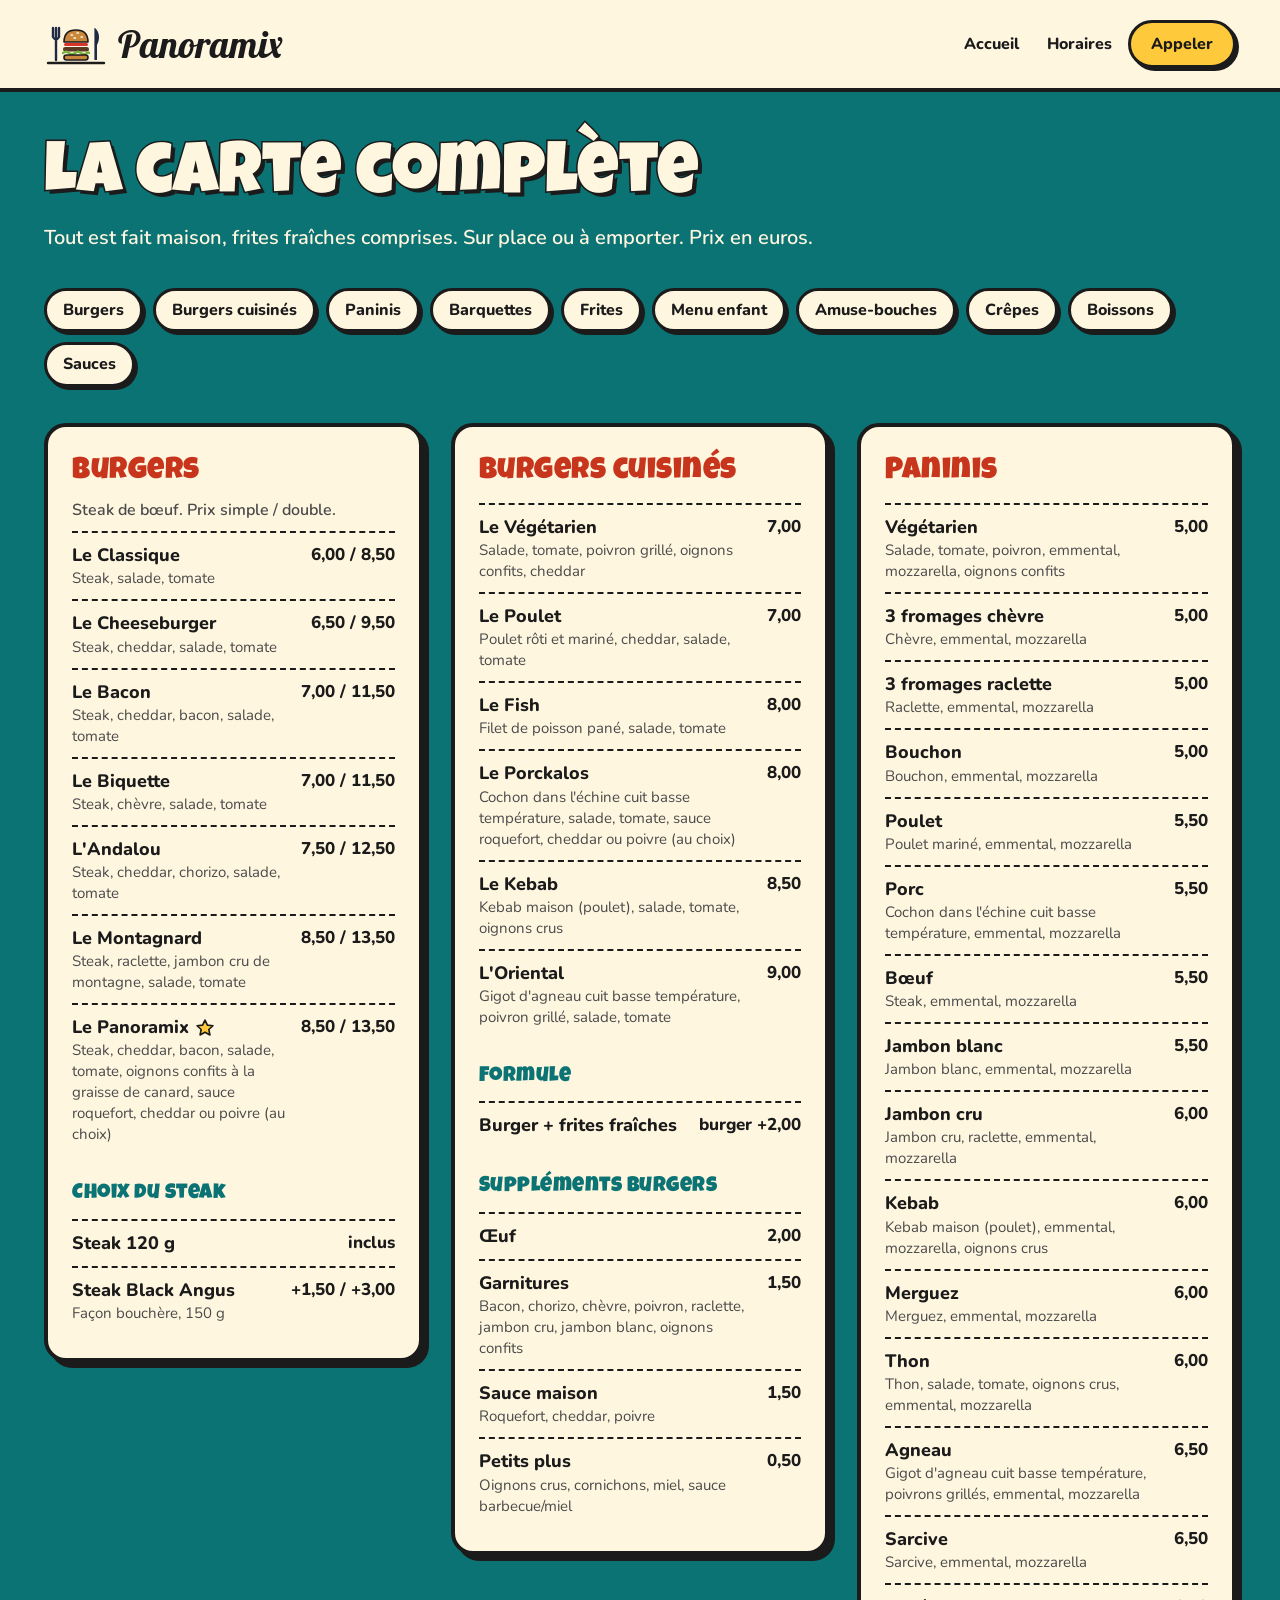
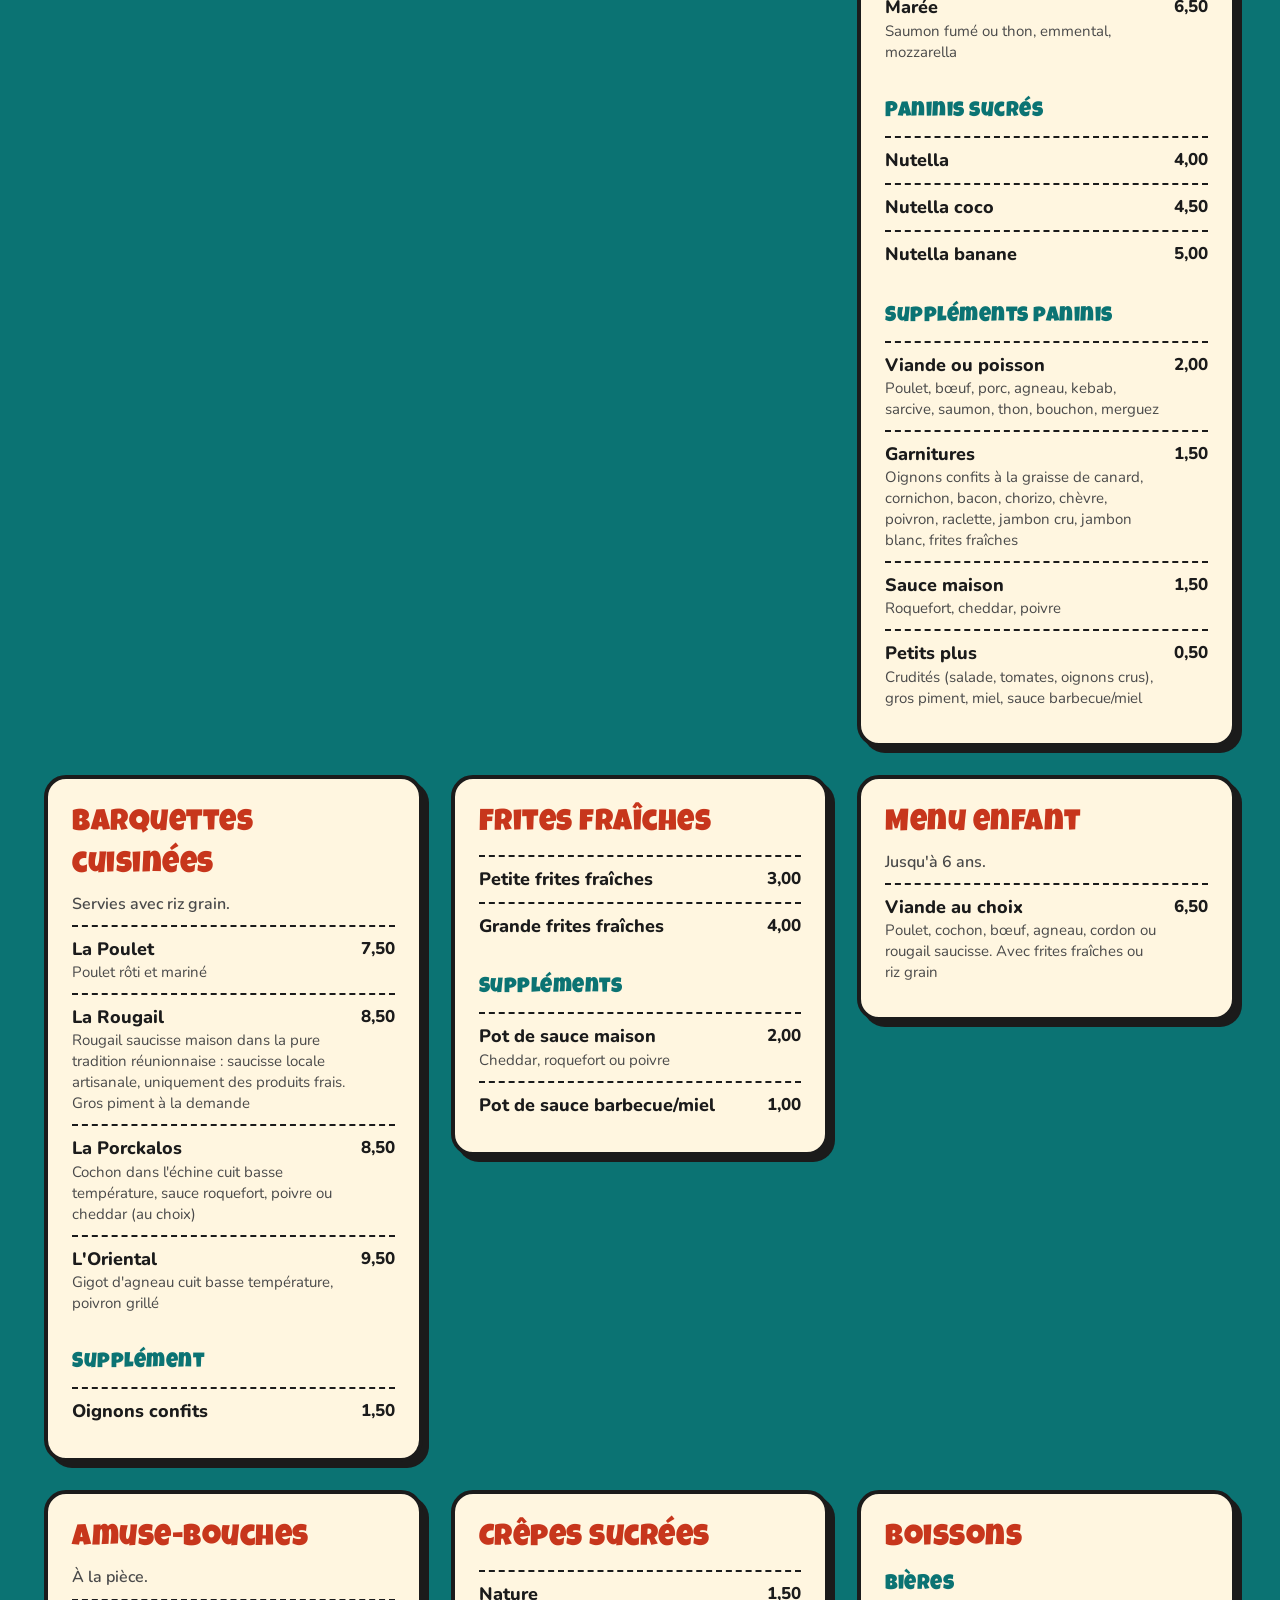
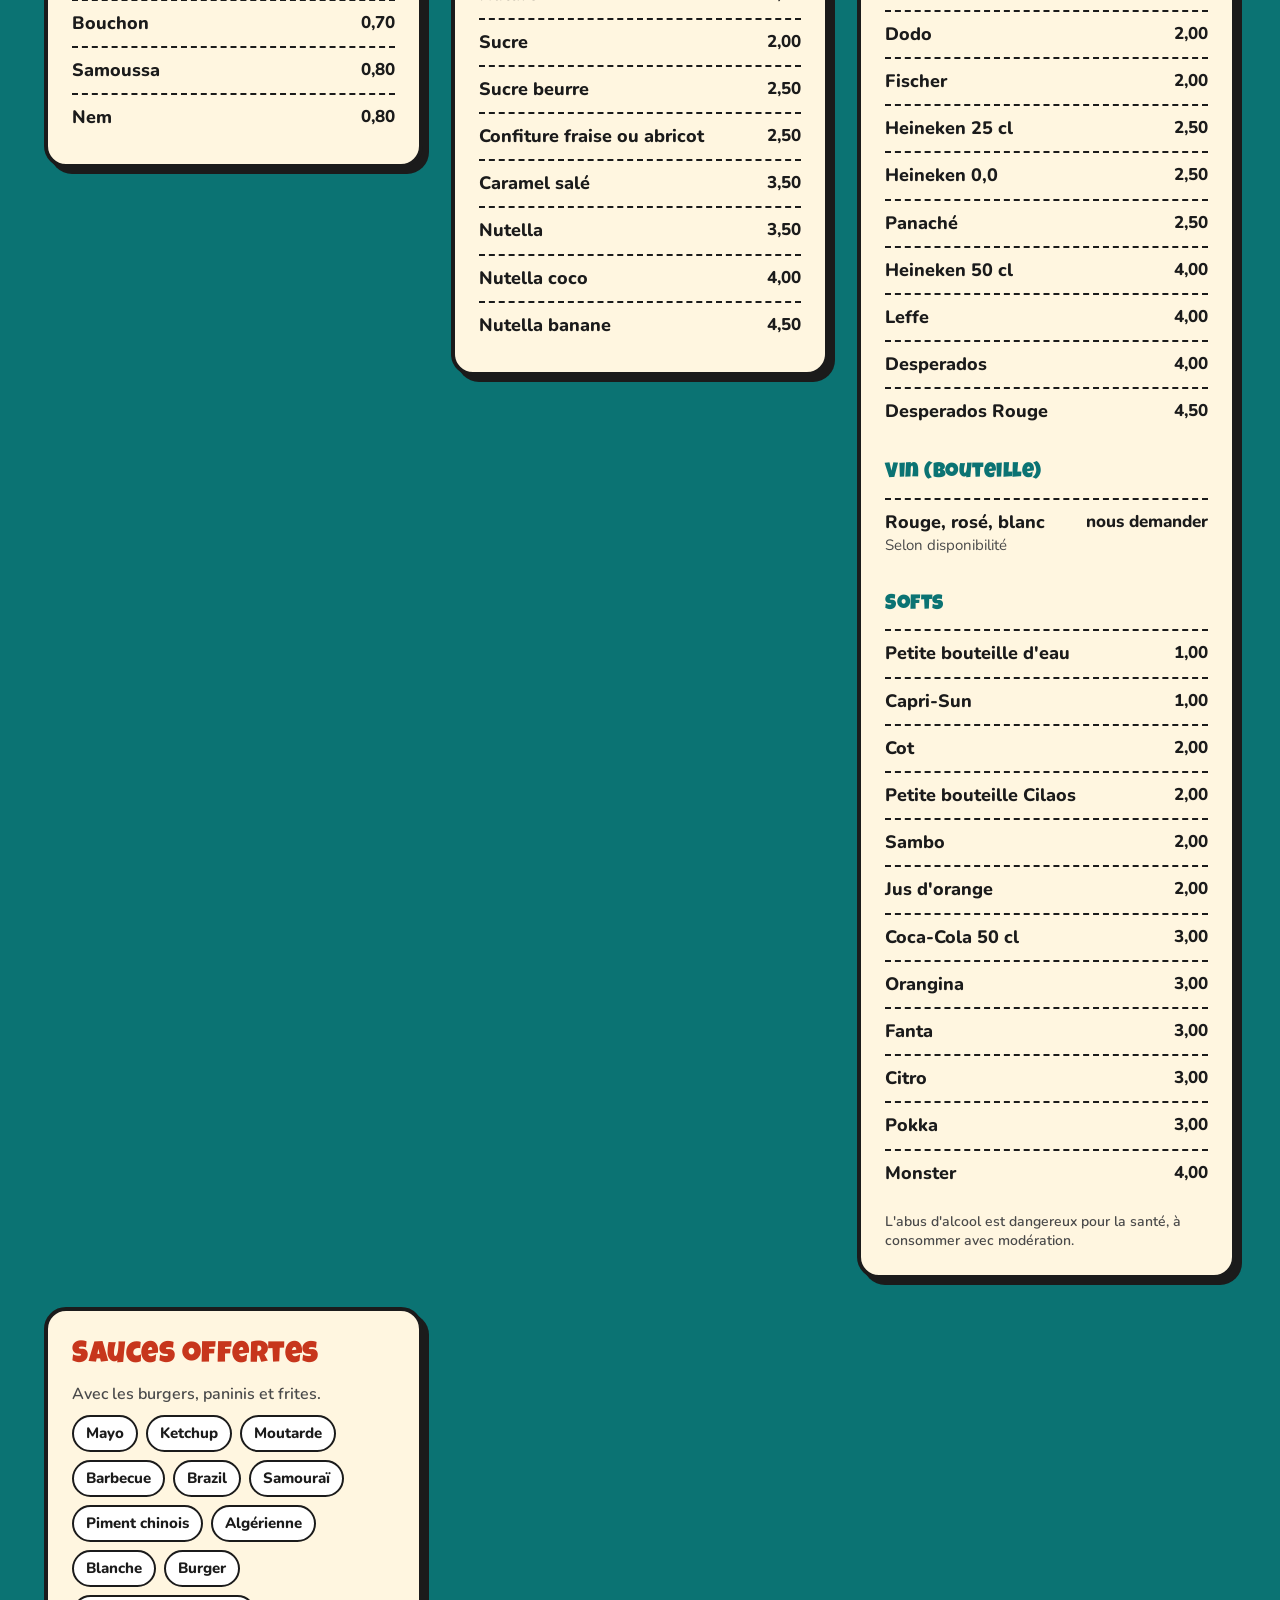
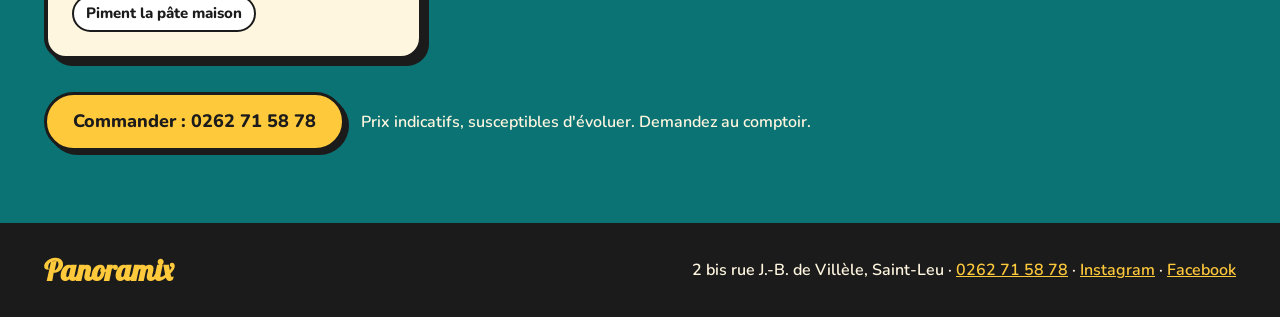
==== carte.html @ 92e1380a "feat: ajoute la page de la carte complète Nouvelle page carte.html avec toutes les catégories et les" ====
<!doctype html>
<html lang="fr">
<head>
  <meta charset="utf-8">
  <meta name="viewport" content="width=device-width, initial-scale=1">
  <title>La carte complète – Panoramix, Saint-Leu</title>
  <meta name="description" content="La carte complète du restaurant Panoramix à Saint-Leu : burgers, paninis, barquettes créoles, frites fraîches, amuse-bouches, crêpes et boissons, avec les prix.">
  <meta name="theme-color" content="#FFC93C">

  <meta property="og:type" content="website">
  <meta property="og:title" content="La carte complète – Panoramix">
  <meta property="og:description" content="Burgers, paninis, barquettes créoles, crêpes et boissons : tous les prix.">
  <meta property="og:locale" content="fr_FR">

  <link rel="icon" href="assets/logo.svg" type="image/svg+xml">
  <link rel="preconnect" href="https://fonts.googleapis.com">
  <link rel="preconnect" href="https://fonts.gstatic.com" crossorigin>
  <link href="https://fonts.googleapis.com/css2?family=Lobster&family=Luckiest+Guy&family=Nunito:wght@400;600;800&display=swap" rel="stylesheet">
  <link rel="stylesheet" href="css/styles.css">
</head>
<body>
  <a class="skip-link" href="#carte">Aller à la carte</a>

  <header class="site-header container">
    <a class="brand" href="index.html" aria-label="Panoramix, accueil">
      <img class="brand__logo" src="assets/logo.svg" alt="" width="64" height="48">
      <span class="brand__name">Panoramix</span>
    </a>
    <nav class="site-nav" aria-label="Navigation principale">
      <a href="index.html">Accueil</a>
      <a href="index.html#horaires">Horaires</a>
      <a class="btn btn--yellow btn--small" href="tel:+262262715878">Appeler</a>
    </nav>
  </header>

  <main id="carte" class="menu menu--page">
    <div class="container">
      <h1 class="section-title section-title--light">La carte complète</h1>
      <p class="menu__intro">Tout est fait maison, frites fraîches comprises. Sur place ou à emporter. Prix en euros.</p>

      <nav class="chips" aria-label="Catégories de la carte">
        <a href="#burgers">Burgers</a>
        <a href="#burgers-cuisines">Burgers cuisinés</a>
        <a href="#paninis">Paninis</a>
        <a href="#barquettes">Barquettes</a>
        <a href="#frites">Frites</a>
        <a href="#enfant">Menu enfant</a>
        <a href="#amuse-bouches">Amuse-bouches</a>
        <a href="#crepes">Crêpes</a>
        <a href="#boissons">Boissons</a>
        <a href="#sauces">Sauces</a>
      </nav>

      <div class="menu__grid menu__grid--full">

        <!-- Burgers -->
        <article id="burgers" class="menu-card">
          <h2 class="menu-card__title">Burgers</h2>
          <p class="menu-card__lead">Steak de bœuf. Prix simple / double.</p>
          <ul class="menu-card__list">
            <li class="dish"><div><p class="dish__name">Le Classique</p><p class="dish__desc">Steak, salade, tomate</p></div><p class="dish__price">6,00 / 8,50</p></li>
            <li class="dish"><div><p class="dish__name">Le Cheeseburger</p><p class="dish__desc">Steak, cheddar, salade, tomate</p></div><p class="dish__price">6,50 / 9,50</p></li>
            <li class="dish"><div><p class="dish__name">Le Bacon</p><p class="dish__desc">Steak, cheddar, bacon, salade, tomate</p></div><p class="dish__price">7,00 / 11,50</p></li>
            <li class="dish"><div><p class="dish__name">Le Biquette</p><p class="dish__desc">Steak, chèvre, salade, tomate</p></div><p class="dish__price">7,00 / 11,50</p></li>
            <li class="dish"><div><p class="dish__name">L'Andalou</p><p class="dish__desc">Steak, cheddar, chorizo, salade, tomate</p></div><p class="dish__price">7,50 / 12,50</p></li>
            <li class="dish"><div><p class="dish__name">Le Montagnard</p><p class="dish__desc">Steak, raclette, jambon cru de montagne, salade, tomate</p></div><p class="dish__price">8,50 / 13,50</p></li>
            <li class="dish"><div><p class="dish__name">Le Panoramix <span class="star" role="img" aria-label="Spécialité de la maison" title="Spécialité de la maison"></span></p><p class="dish__desc">Steak, cheddar, bacon, salade, tomate, oignons confits à la graisse de canard, sauce roquefort, cheddar ou poivre (au choix)</p></div><p class="dish__price">8,50 / 13,50</p></li>
          </ul>
          <h3 class="menu-card__sub">Choix du steak</h3>
          <ul class="menu-card__list">
            <li class="dish"><div><p class="dish__name">Steak 120 g</p></div><p class="dish__price">inclus</p></li>
            <li class="dish"><div><p class="dish__name">Steak Black Angus</p><p class="dish__desc">Façon bouchère, 150 g</p></div><p class="dish__price">+1,50 / +3,00</p></li>
          </ul>
        </article>

        <!-- Burgers cuisinés -->
        <article id="burgers-cuisines" class="menu-card">
          <h2 class="menu-card__title">Burgers cuisinés</h2>
          <ul class="menu-card__list">
            <li class="dish"><div><p class="dish__name">Le Végétarien</p><p class="dish__desc">Salade, tomate, poivron grillé, oignons confits, cheddar</p></div><p class="dish__price">7,00</p></li>
            <li class="dish"><div><p class="dish__name">Le Poulet</p><p class="dish__desc">Poulet rôti et mariné, cheddar, salade, tomate</p></div><p class="dish__price">7,00</p></li>
            <li class="dish"><div><p class="dish__name">Le Fish</p><p class="dish__desc">Filet de poisson pané, salade, tomate</p></div><p class="dish__price">8,00</p></li>
            <li class="dish"><div><p class="dish__name">Le Porckalos</p><p class="dish__desc">Cochon dans l'échine cuit basse température, salade, tomate, sauce roquefort, cheddar ou poivre (au choix)</p></div><p class="dish__price">8,00</p></li>
            <li class="dish"><div><p class="dish__name">Le Kebab</p><p class="dish__desc">Kebab maison (poulet), salade, tomate, oignons crus</p></div><p class="dish__price">8,50</p></li>
            <li class="dish"><div><p class="dish__name">L'Oriental</p><p class="dish__desc">Gigot d'agneau cuit basse température, poivron grillé, salade, tomate</p></div><p class="dish__price">9,00</p></li>
          </ul>
          <h3 class="menu-card__sub">Formule</h3>
          <ul class="menu-card__list">
            <li class="dish"><div><p class="dish__name">Burger + frites fraîches</p></div><p class="dish__price">burger +2,00</p></li>
          </ul>
          <h3 class="menu-card__sub">Suppléments burgers</h3>
          <ul class="menu-card__list">
            <li class="dish"><div><p class="dish__name">Œuf</p></div><p class="dish__price">2,00</p></li>
            <li class="dish"><div><p class="dish__name">Garnitures</p><p class="dish__desc">Bacon, chorizo, chèvre, poivron, raclette, jambon cru, jambon blanc, oignons confits</p></div><p class="dish__price">1,50</p></li>
            <li class="dish"><div><p class="dish__name">Sauce maison</p><p class="dish__desc">Roquefort, cheddar, poivre</p></div><p class="dish__price">1,50</p></li>
            <li class="dish"><div><p class="dish__name">Petits plus</p><p class="dish__desc">Oignons crus, cornichons, miel, sauce barbecue/miel</p></div><p class="dish__price">0,50</p></li>
          </ul>
        </article>

        <!-- Paninis -->
        <article id="paninis" class="menu-card">
          <h2 class="menu-card__title">Paninis</h2>
          <ul class="menu-card__list">
            <li class="dish"><div><p class="dish__name">Végétarien</p><p class="dish__desc">Salade, tomate, poivron, emmental, mozzarella, oignons confits</p></div><p class="dish__price">5,00</p></li>
            <li class="dish"><div><p class="dish__name">3 fromages chèvre</p><p class="dish__desc">Chèvre, emmental, mozzarella</p></div><p class="dish__price">5,00</p></li>
            <li class="dish"><div><p class="dish__name">3 fromages raclette</p><p class="dish__desc">Raclette, emmental, mozzarella</p></div><p class="dish__price">5,00</p></li>
            <li class="dish"><div><p class="dish__name">Bouchon</p><p class="dish__desc">Bouchon, emmental, mozzarella</p></div><p class="dish__price">5,00</p></li>
            <li class="dish"><div><p class="dish__name">Poulet</p><p class="dish__desc">Poulet mariné, emmental, mozzarella</p></div><p class="dish__price">5,50</p></li>
            <li class="dish"><div><p class="dish__name">Porc</p><p class="dish__desc">Cochon dans l'échine cuit basse température, emmental, mozzarella</p></div><p class="dish__price">5,50</p></li>
            <li class="dish"><div><p class="dish__name">Bœuf</p><p class="dish__desc">Steak, emmental, mozzarella</p></div><p class="dish__price">5,50</p></li>
            <li class="dish"><div><p class="dish__name">Jambon blanc</p><p class="dish__desc">Jambon blanc, emmental, mozzarella</p></div><p class="dish__price">5,50</p></li>
            <li class="dish"><div><p class="dish__name">Jambon cru</p><p class="dish__desc">Jambon cru, raclette, emmental, mozzarella</p></div><p class="dish__price">6,00</p></li>
            <li class="dish"><div><p class="dish__name">Kebab</p><p class="dish__desc">Kebab maison (poulet), emmental, mozzarella, oignons crus</p></div><p class="dish__price">6,00</p></li>
            <li class="dish"><div><p class="dish__name">Merguez</p><p class="dish__desc">Merguez, emmental, mozzarella</p></div><p class="dish__price">6,00</p></li>
            <li class="dish"><div><p class="dish__name">Thon</p><p class="dish__desc">Thon, salade, tomate, oignons crus, emmental, mozzarella</p></div><p class="dish__price">6,00</p></li>
            <li class="dish"><div><p class="dish__name">Agneau</p><p class="dish__desc">Gigot d'agneau cuit basse température, poivrons grillés, emmental, mozzarella</p></div><p class="dish__price">6,50</p></li>
            <li class="dish"><div><p class="dish__name">Sarcive</p><p class="dish__desc">Sarcive, emmental, mozzarella</p></div><p class="dish__price">6,50</p></li>
            <li class="dish"><div><p class="dish__name">Marée</p><p class="dish__desc">Saumon fumé ou thon, emmental, mozzarella</p></div><p class="dish__price">6,50</p></li>
          </ul>
          <h3 class="menu-card__sub">Paninis sucrés</h3>
          <ul class="menu-card__list">
            <li class="dish"><div><p class="dish__name">Nutella</p></div><p class="dish__price">4,00</p></li>
            <li class="dish"><div><p class="dish__name">Nutella coco</p></div><p class="dish__price">4,50</p></li>
            <li class="dish"><div><p class="dish__name">Nutella banane</p></div><p class="dish__price">5,00</p></li>
          </ul>
          <h3 class="menu-card__sub">Suppléments paninis</h3>
          <ul class="menu-card__list">
            <li class="dish"><div><p class="dish__name">Viande ou poisson</p><p class="dish__desc">Poulet, bœuf, porc, agneau, kebab, sarcive, saumon, thon, bouchon, merguez</p></div><p class="dish__price">2,00</p></li>
            <li class="dish"><div><p class="dish__name">Garnitures</p><p class="dish__desc">Oignons confits à la graisse de canard, cornichon, bacon, chorizo, chèvre, poivron, raclette, jambon cru, jambon blanc, frites fraîches</p></div><p class="dish__price">1,50</p></li>
            <li class="dish"><div><p class="dish__name">Sauce maison</p><p class="dish__desc">Roquefort, cheddar, poivre</p></div><p class="dish__price">1,50</p></li>
            <li class="dish"><div><p class="dish__name">Petits plus</p><p class="dish__desc">Crudités (salade, tomates, oignons crus), gros piment, miel, sauce barbecue/miel</p></div><p class="dish__price">0,50</p></li>
          </ul>
        </article>

        <!-- Barquettes -->
        <article id="barquettes" class="menu-card">
          <h2 class="menu-card__title">Barquettes cuisinées</h2>
          <p class="menu-card__lead">Servies avec riz grain.</p>
          <ul class="menu-card__list">
            <li class="dish"><div><p class="dish__name">La Poulet</p><p class="dish__desc">Poulet rôti et mariné</p></div><p class="dish__price">7,50</p></li>
            <li class="dish"><div><p class="dish__name">La Rougail</p><p class="dish__desc">Rougail saucisse maison dans la pure tradition réunionnaise : saucisse locale artisanale, uniquement des produits frais. Gros piment à la demande</p></div><p class="dish__price">8,50</p></li>
            <li class="dish"><div><p class="dish__name">La Porckalos</p><p class="dish__desc">Cochon dans l'échine cuit basse température, sauce roquefort, poivre ou cheddar (au choix)</p></div><p class="dish__price">8,50</p></li>
            <li class="dish"><div><p class="dish__name">L'Oriental</p><p class="dish__desc">Gigot d'agneau cuit basse température, poivron grillé</p></div><p class="dish__price">9,50</p></li>
          </ul>
          <h3 class="menu-card__sub">Supplément</h3>
          <ul class="menu-card__list">
            <li class="dish"><div><p class="dish__name">Oignons confits</p></div><p class="dish__price">1,50</p></li>
          </ul>
        </article>

        <!-- Frites -->
        <article id="frites" class="menu-card">
          <h2 class="menu-card__title">Frites fraîches</h2>
          <ul class="menu-card__list">
            <li class="dish"><div><p class="dish__name">Petite frites fraîches</p></div><p class="dish__price">3,00</p></li>
            <li class="dish"><div><p class="dish__name">Grande frites fraîches</p></div><p class="dish__price">4,00</p></li>
          </ul>
          <h3 class="menu-card__sub">Suppléments</h3>
          <ul class="menu-card__list">
            <li class="dish"><div><p class="dish__name">Pot de sauce maison</p><p class="dish__desc">Cheddar, roquefort ou poivre</p></div><p class="dish__price">2,00</p></li>
            <li class="dish"><div><p class="dish__name">Pot de sauce barbecue/miel</p></div><p class="dish__price">1,00</p></li>
          </ul>
        </article>

        <!-- Menu enfant -->
        <article id="enfant" class="menu-card">
          <h2 class="menu-card__title">Menu enfant</h2>
          <p class="menu-card__lead">Jusqu'à 6 ans.</p>
          <ul class="menu-card__list">
            <li class="dish"><div><p class="dish__name">Viande au choix</p><p class="dish__desc">Poulet, cochon, bœuf, agneau, cordon ou rougail saucisse. Avec frites fraîches ou riz grain</p></div><p class="dish__price">6,50</p></li>
          </ul>
        </article>

        <!-- Amuse-bouches -->
        <article id="amuse-bouches" class="menu-card">
          <h2 class="menu-card__title">Amuse-bouches</h2>
          <p class="menu-card__lead">À la pièce.</p>
          <ul class="menu-card__list">
            <li class="dish"><div><p class="dish__name">Bouchon</p></div><p class="dish__price">0,70</p></li>
            <li class="dish"><div><p class="dish__name">Samoussa</p></div><p class="dish__price">0,80</p></li>
            <li class="dish"><div><p class="dish__name">Nem</p></div><p class="dish__price">0,80</p></li>
          </ul>
        </article>

        <!-- Crêpes -->
        <article id="crepes" class="menu-card">
          <h2 class="menu-card__title">Crêpes sucrées</h2>
          <ul class="menu-card__list">
            <li class="dish"><div><p class="dish__name">Nature</p></div><p class="dish__price">1,50</p></li>
            <li class="dish"><div><p class="dish__name">Sucre</p></div><p class="dish__price">2,00</p></li>
            <li class="dish"><div><p class="dish__name">Sucre beurre</p></div><p class="dish__price">2,50</p></li>
            <li class="dish"><div><p class="dish__name">Confiture fraise ou abricot</p></div><p class="dish__price">2,50</p></li>
            <li class="dish"><div><p class="dish__name">Caramel salé</p></div><p class="dish__price">3,50</p></li>
            <li class="dish"><div><p class="dish__name">Nutella</p></div><p class="dish__price">3,50</p></li>
            <li class="dish"><div><p class="dish__name">Nutella coco</p></div><p class="dish__price">4,00</p></li>
            <li class="dish"><div><p class="dish__name">Nutella banane</p></div><p class="dish__price">4,50</p></li>
          </ul>
        </article>

        <!-- Boissons -->
        <article id="boissons" class="menu-card">
          <h2 class="menu-card__title">Boissons</h2>
          <h3 class="menu-card__sub menu-card__sub--first">Bières</h3>
          <ul class="menu-card__list">
            <li class="dish"><div><p class="dish__name">Dodo</p></div><p class="dish__price">2,00</p></li>
            <li class="dish"><div><p class="dish__name">Fischer</p></div><p class="dish__price">2,00</p></li>
            <li class="dish"><div><p class="dish__name">Heineken 25 cl</p></div><p class="dish__price">2,50</p></li>
            <li class="dish"><div><p class="dish__name">Heineken 0,0</p></div><p class="dish__price">2,50</p></li>
            <li class="dish"><div><p class="dish__name">Panaché</p></div><p class="dish__price">2,50</p></li>
            <li class="dish"><div><p class="dish__name">Heineken 50 cl</p></div><p class="dish__price">4,00</p></li>
            <li class="dish"><div><p class="dish__name">Leffe</p></div><p class="dish__price">4,00</p></li>
            <li class="dish"><div><p class="dish__name">Desperados</p></div><p class="dish__price">4,00</p></li>
            <li class="dish"><div><p class="dish__name">Desperados Rouge</p></div><p class="dish__price">4,50</p></li>
          </ul>
          <h3 class="menu-card__sub">Vin (bouteille)</h3>
          <ul class="menu-card__list">
            <li class="dish"><div><p class="dish__name">Rouge, rosé, blanc</p><p class="dish__desc">Selon disponibilité</p></div><p class="dish__price">nous demander</p></li>
          </ul>
          <h3 class="menu-card__sub">Softs</h3>
          <ul class="menu-card__list">
            <li class="dish"><div><p class="dish__name">Petite bouteille d'eau</p></div><p class="dish__price">1,00</p></li>
            <li class="dish"><div><p class="dish__name">Capri-Sun</p></div><p class="dish__price">1,00</p></li>
            <li class="dish"><div><p class="dish__name">Cot</p></div><p class="dish__price">2,00</p></li>
            <li class="dish"><div><p class="dish__name">Petite bouteille Cilaos</p></div><p class="dish__price">2,00</p></li>
            <li class="dish"><div><p class="dish__name">Sambo</p></div><p class="dish__price">2,00</p></li>
            <li class="dish"><div><p class="dish__name">Jus d'orange</p></div><p class="dish__price">2,00</p></li>
            <li class="dish"><div><p class="dish__name">Coca-Cola 50 cl</p></div><p class="dish__price">3,00</p></li>
            <li class="dish"><div><p class="dish__name">Orangina</p></div><p class="dish__price">3,00</p></li>
            <li class="dish"><div><p class="dish__name">Fanta</p></div><p class="dish__price">3,00</p></li>
            <li class="dish"><div><p class="dish__name">Citro</p></div><p class="dish__price">3,00</p></li>
            <li class="dish"><div><p class="dish__name">Pokka</p></div><p class="dish__price">3,00</p></li>
            <li class="dish"><div><p class="dish__name">Monster</p></div><p class="dish__price">4,00</p></li>
          </ul>
          <p class="menu-card__note">L'abus d'alcool est dangereux pour la santé, à consommer avec modération.</p>
        </article>

        <!-- Sauces -->
        <article id="sauces" class="menu-card">
          <h2 class="menu-card__title">Sauces offertes</h2>
          <p class="menu-card__lead">Avec les burgers, paninis et frites.</p>
          <ul class="tags">
            <li>Mayo</li><li>Ketchup</li><li>Moutarde</li><li>Barbecue</li><li>Brazil</li><li>Samouraï</li>
            <li>Piment chinois</li><li>Algérienne</li><li>Blanche</li><li>Burger</li><li>Piment la pâte maison</li>
          </ul>
        </article>
      </div>

      <div class="menu__footer">
        <a class="btn btn--yellow" href="tel:+262262715878">Commander : 0262 71 58 78</a>
        <p>Prix indicatifs, susceptibles d'évoluer. Demandez au comptoir.</p>
      </div>
    </div>
  </main>

  <footer class="site-footer">
    <div class="container site-footer__inner">
      <span class="brand__name brand__name--footer">Panoramix</span>
      <p>2 bis rue J.-B. de Villèle, Saint-Leu · <a class="nowrap" href="tel:+262262715878">0262 71 58 78</a> · <a href="https://www.instagram.com/restaurant.panoramix974/" target="_blank" rel="noopener">Instagram</a> · <a href="#" target="_blank" rel="noopener">Facebook</a></p>
    </div>
  </footer>
</body>
</html>
---- css/styles.css ----
/* ==========================================================================
   Panoramix – comic / lagoon theme
   ========================================================================== */

:root {
  --ink: #1B1B1B;
  --paper: #FFF6E0;
  --yellow: #FFC93C;
  --lagoon: #0B7373;
  --red: #C7361C;
  --muted: #4A4A4A;
  --white: #FFFFFF;

  --font-body: "Nunito", system-ui, sans-serif;
  --font-comic: "Luckiest Guy", "Impact", cursive;
  --font-brand: "Lobster", "Brush Script MT", cursive;

  --border: 4px solid var(--ink);
  --radius: 22px;
  --shadow: 6px 6px 0 var(--ink);
}

*,
*::before,
*::after { box-sizing: border-box; }

html { scroll-behavior: smooth; }

@media (prefers-reduced-motion: reduce) {
  html { scroll-behavior: auto; }
}

body {
  margin: 0;
  font-family: var(--font-body);
  color: var(--ink);
  background: var(--paper);
  line-height: 1.4;
  -webkit-font-smoothing: antialiased;
}

img { max-width: 100%; display: block; }

a { color: inherit; }

:focus-visible {
  outline: 3px solid var(--lagoon);
  outline-offset: 3px;
}

.container {
  width: 100%;
  max-width: 1240px;
  margin-inline: auto;
  padding-inline: 24px;
}

.skip-link {
  position: absolute;
  left: 12px;
  top: -60px;
  padding: 10px 16px;
  background: var(--ink);
  color: var(--paper);
  font-weight: 800;
  border-radius: 8px;
  z-index: 10;
}
.skip-link:focus { top: 12px; }

/* ---------- Buttons ---------- */

.btn {
  display: inline-flex;
  align-items: center;
  gap: 10px;
  min-height: 48px;
  padding: 14px 26px;
  font-weight: 800;
  font-size: 18px;
  text-decoration: none;
  color: var(--ink);
  border: 3px solid var(--ink);
  border-radius: 999px;
  box-shadow: 4px 4px 0 var(--ink);
  transition: transform 0.12s ease, box-shadow 0.12s ease;
}
.btn:hover { transform: translate(-2px, -2px); box-shadow: 6px 6px 0 var(--ink); }
.btn:active { transform: translate(2px, 2px); box-shadow: 2px 2px 0 var(--ink); }

.btn--red { background: var(--red); color: var(--white); }
.btn--yellow { background: var(--yellow); }
.btn--light { background: var(--white); font-size: 17px; padding: 12px 20px; }
.btn--small { min-height: 44px; padding: 10px 20px; font-size: 16px; box-shadow: 3px 3px 0 var(--ink); }

/* ---------- Header ---------- */

.site-header {
  display: flex;
  flex-wrap: wrap;
  align-items: center;
  justify-content: space-between;
  gap: 12px 16px;
  padding-block: 20px;
}

.brand {
  display: flex;
  align-items: center;
  gap: 10px;
  text-decoration: none;
}
.brand__logo { width: 64px; height: auto; }
.brand__name {
  font-family: var(--font-brand);
  font-size: 38px;
  line-height: 1;
}

.site-nav {
  display: flex;
  align-items: center;
  gap: 4px;
}
.site-nav > a:not(.btn) {
  padding: 12px;
  font-weight: 800;
  text-decoration: none;
}
.site-nav > a:not(.btn):hover { text-decoration: underline; text-decoration-thickness: 3px; }

/* ---------- Hero ---------- */

.hero-wrap { padding-block: 8px 48px; }

.hero {
  position: relative;
  overflow: hidden;
  background: #9AD8F5;
  border: var(--border);
  border-radius: 28px;
  box-shadow: 10px 10px 0 var(--ink);
}

.hero__art {
  position: absolute;
  inset: 0;
  width: 100%;
  height: 100%;
  object-fit: cover;
  object-position: 50% 100%;
}

.hero__content {
  position: relative;
  min-height: 560px;
  max-width: 720px;
  display: flex;
  flex-direction: column;
  justify-content: center;
  gap: 20px;
  padding: clamp(20px, 5vw, 64px);
}

.bubble {
  margin: 0;
  align-self: flex-start;
  background: var(--paper);
  border: 3px solid var(--ink);
  border-radius: 18px;
  font-weight: 800;
}

.hero__tag {
  display: flex;
  flex-wrap: wrap;
  align-items: center;
  column-gap: 8px;
  padding: 10px 18px;
  font-size: 18px;
}

.status {
  display: inline-flex;
  align-items: center;
  gap: 6px;
  text-decoration: none;
}
.status:hover { text-decoration: underline; }
.status__dot {
  width: 12px;
  height: 12px;
  border-radius: 50%;
  border: 2px solid var(--ink);
  background: #9A9A9A;
}
.status.is-open .status__dot { background: #2E9E4F; }
.status.is-closed .status__dot { background: var(--red); }

.hero__title {
  margin: 0;
  font-family: var(--font-brand);
  font-weight: 400;
  font-size: clamp(56px, 10vw, 136px);
  line-height: 1.05;
  color: var(--ink);
  -webkit-text-stroke: 8px var(--paper);
  paint-order: stroke fill;
  text-shadow: 6px 6px 0 var(--white);
}

.hero__lead {
  max-width: 580px;
  padding: 14px 20px;
  font-size: clamp(19px, 2.2vw, 26px);
  border-radius: 16px;
}

.hero__actions { display: flex; flex-wrap: wrap; gap: 14px; }

/* ---------- Photos ---------- */

.polaroids {
  display: grid;
  grid-template-columns: repeat(auto-fit, minmax(260px, 1fr));
  gap: 24px;
  margin-top: 40px;
}

.polaroid {
  margin: 0;
  overflow: hidden;
  background: var(--white);
  border: var(--border);
  border-radius: 20px;
  box-shadow: var(--shadow);
}
.polaroid figcaption { padding: 12px 16px; font-weight: 800; }
.polaroid img { width: 100%; height: 220px; object-fit: cover; }
.polaroid--tilt-left { transform: rotate(-1.5deg); }
.polaroid--tilt-right { transform: rotate(1deg); }
.polaroid--tilt-slight { transform: rotate(-0.5deg); }

.placeholder {
  height: 220px;
  display: flex;
  align-items: center;
  justify-content: center;
  padding: 16px;
  text-align: center;
  font-weight: 800;
}
.placeholder--sea { background: repeating-linear-gradient(45deg, #DCEFEF 0 14px, #C6E4E4 14px 28px); color: #0B5555; }
.placeholder--sand { background: repeating-linear-gradient(45deg, #FBE6C8 0 14px, #F6D8AE 14px 28px); color: #7A4A0B; }
.placeholder--coral { background: repeating-linear-gradient(45deg, #F7D9D2 0 14px, #F1C6BC 14px 28px); color: #7A2414; }

/* ---------- Section titles ---------- */

.section-title {
  margin: 0;
  font-family: var(--font-comic);
  font-weight: 400;
  font-size: 48px;
  line-height: 1.05;
}
.section-title--light {
  font-size: clamp(44px, 6vw, 72px);
  color: var(--paper);
  -webkit-text-stroke: 3px var(--ink);
  paint-order: stroke fill;
  text-shadow: 4px 4px 0 var(--ink);
}

/* ---------- Menu ---------- */

.menu {
  background: var(--lagoon);
  border-block: var(--border);
  padding-block: 72px;
  scroll-margin-top: 0;
}

.menu__intro {
  margin: 8px 0 36px;
  color: var(--paper);
  font-size: 20px;
  font-weight: 600;
}

.menu__grid {
  display: grid;
  grid-template-columns: repeat(auto-fit, minmax(min(100%, 320px), 1fr));
  gap: 28px;
}

.menu-card {
  display: flex;
  flex-direction: column;
  gap: 10px;
  padding: 24px;
  background: var(--paper);
  border: var(--border);
  border-radius: var(--radius);
  box-shadow: var(--shadow);
}

.menu-card__title {
  margin: 0;
  font-family: var(--font-comic);
  font-weight: 400;
  font-size: 30px;
  letter-spacing: 0.5px;
  color: var(--red);
}

.menu-card__list { list-style: none; margin: 0; padding: 0; }

.dish {
  display: flex;
  justify-content: space-between;
  align-items: flex-start;
  gap: 12px;
  padding-block: 10px;
  border-top: 2px dashed var(--ink);
}
.dish p { margin: 0; }
.dish__name {
  display: flex;
  flex-wrap: wrap;
  align-items: center;
  gap: 6px;
  font-weight: 800;
  font-size: 18px;
}
.dish__desc { font-size: 15px; color: var(--muted); }
.dish__price { font-weight: 800; font-size: 17px; white-space: nowrap; }

.star {
  display: inline-block;
  width: 20px;
  height: 20px;
  flex: none;
  background: url("data:image/svg+xml,%3Csvg xmlns='http://www.w3.org/2000/svg' viewBox='0 0 24 24'%3E%3Cpath d='M12 2.5l2.9 6 6.6.8-4.9 4.5 1.3 6.5L12 17.1l-5.9 3.2 1.3-6.5L2.5 9.3l6.6-.8z' fill='%23FFC93C' stroke='%231B1B1B' stroke-width='2' stroke-linejoin='round'/%3E%3C/svg%3E") center / contain no-repeat;
}

.menu-card__note {
  margin: auto 0 0;
  padding-top: 6px;
  font-size: 14px;
  font-weight: 600;
  color: var(--muted);
}

/* ---------- Full menu page (carte.html) ---------- */

.menu--page { border-bottom: 0; padding-block: 48px 72px; }

.chips {
  display: flex;
  flex-wrap: wrap;
  gap: 10px;
  margin-bottom: 36px;
}
.chips a {
  padding: 8px 16px;
  font-weight: 800;
  text-decoration: none;
  background: var(--paper);
  border: 3px solid var(--ink);
  border-radius: 999px;
  box-shadow: 3px 3px 0 var(--ink);
}
.chips a:hover { background: var(--yellow); }

.menu__grid--full { align-items: start; }
.menu__grid--full .menu-card { scroll-margin-top: 24px; }

.menu-card__lead { margin: -4px 0 0; font-weight: 600; color: var(--muted); }

.menu-card__sub {
  margin: 14px 0 0;
  font-family: var(--font-comic);
  font-weight: 400;
  font-size: 21px;
  letter-spacing: 0.5px;
  color: var(--lagoon);
}
.menu-card__sub--first { margin-top: 0; }

.tags {
  display: flex;
  flex-wrap: wrap;
  gap: 8px;
  list-style: none;
  margin: 0;
  padding: 0;
}
.tags li {
  padding: 6px 12px;
  font-weight: 800;
  font-size: 15px;
  background: var(--white);
  border: 2px solid var(--ink);
  border-radius: 999px;
}

.menu__footer {
  display: flex;
  flex-wrap: wrap;
  align-items: center;
  gap: 16px;
  margin-top: 32px;
}
.menu__footer p { margin: 0; color: var(--paper); font-weight: 600; }

/* ---------- Hours & access ---------- */

.info {
  display: flex;
  flex-wrap: wrap;
  align-items: flex-start;
  gap: 40px;
  padding-block: 72px;
}

.card {
  background: var(--white);
  border: var(--border);
  border-radius: var(--radius);
}

.hours {
  flex: 1 1 420px;
  min-width: 0;
  padding: clamp(20px, 3vw, 32px);
  box-shadow: 8px 8px 0 var(--ink);
}

.hours__head {
  display: flex;
  flex-wrap: wrap;
  align-items: center;
  justify-content: space-between;
  gap: 12px;
  margin-bottom: 16px;
}

.badge {
  padding: 8px 14px;
  border: 3px solid var(--ink);
  border-radius: 999px;
  font-weight: 800;
  font-size: 15px;
  background: var(--paper);
}
.badge.is-open { background: var(--lagoon); color: var(--white); }
.badge.is-closed { background: var(--red); color: var(--white); }

.hours__list { list-style: none; margin: 0; padding: 0; }
.hours__list li {
  display: flex;
  justify-content: space-between;
  gap: 16px;
  padding: 12px;
  font-size: 18px;
  border-bottom: 2px solid #EFE4C8;
  border-radius: 10px;
}
.hours__list li > span:first-child { font-weight: 800; }
.hours__list li > span:last-child { text-align: right; }
.hours__list li.is-today { background: var(--yellow); }

.info__side {
  flex: 1 1 420px;
  min-width: 0;
  display: flex;
  flex-direction: column;
  gap: 20px;
}

.call-box {
  padding: 28px 32px;
  background: var(--yellow);
  border: var(--border);
  border-radius: 28px;
}
.call-box p { margin: 0 0 16px; font-size: 22px; font-weight: 800; }

.address {
  display: flex;
  flex-direction: column;
  gap: 8px;
  padding: 20px 22px;
  font-size: 18px;
}
.address__lines { margin: 0; }
.address__link {
  align-self: flex-start;
  padding-block: 10px;
  font-weight: 800;
  color: #0B5C5C;
}

.socials { display: flex; flex-wrap: wrap; gap: 12px; }

/* ---------- Footer ---------- */

.site-footer {
  background: var(--ink);
  color: var(--paper);
  padding-block: 32px;
}
.site-footer__inner {
  display: flex;
  flex-wrap: wrap;
  align-items: center;
  justify-content: space-between;
  gap: 16px;
  font-weight: 600;
}
.site-footer p { margin: 0; }
.nowrap { white-space: nowrap; }
.site-footer a { color: var(--yellow); }
.brand__name--footer { font-size: 30px; color: var(--yellow); }

/* ---------- Small screens ---------- */

@media (max-width: 720px) {
  .container { padding-inline: 16px; }
  .brand__logo { width: 48px; }
  .brand__name { font-size: 32px; }
  .site-nav > a:not(.btn) { padding: 12px 8px; }

  .hero { box-shadow: 6px 6px 0 var(--ink); border-radius: 22px; }
  .hero__content { min-height: 640px; justify-content: flex-end; padding-bottom: 36px; }
  .hero__tag { font-size: 16px; padding: 8px 14px; }
  .hero__tag-sep { display: none; }
  .hero__tag > span:first-child { flex-basis: 100%; }
  .placeholder, .polaroid img { height: 180px; }
  .hero__title { -webkit-text-stroke-width: 6px; text-shadow: 4px 4px 0 var(--white); }

  .menu, .info { padding-block: 56px; }
  .menu-card { padding: 20px; }
  .call-box { padding: 22px; }
  .call-box p { font-size: 19px; }
  .section-title { font-size: 42px; }
}

@media (max-width: 480px) {
  /* Keep the header on one line: the hero already links to the menu and hours */
  .site-nav > a:not(.btn) { display: none; }
}
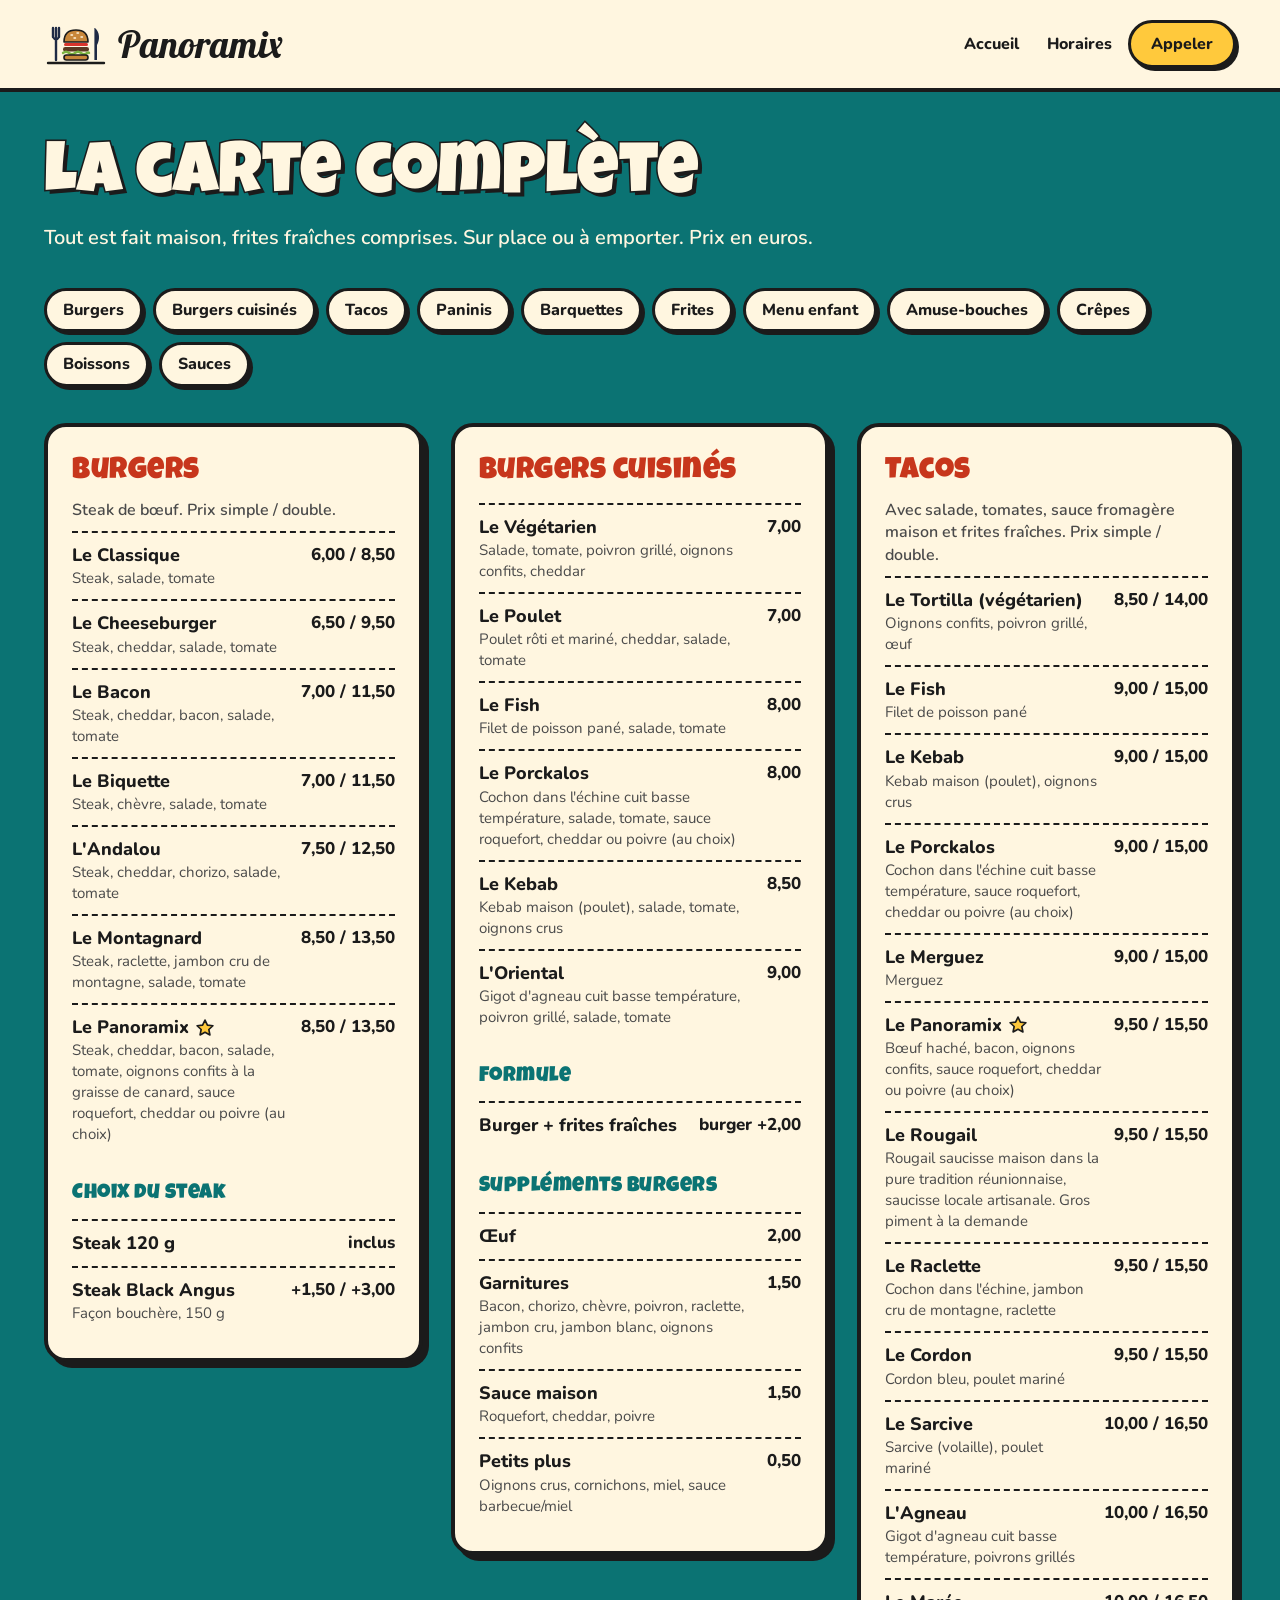
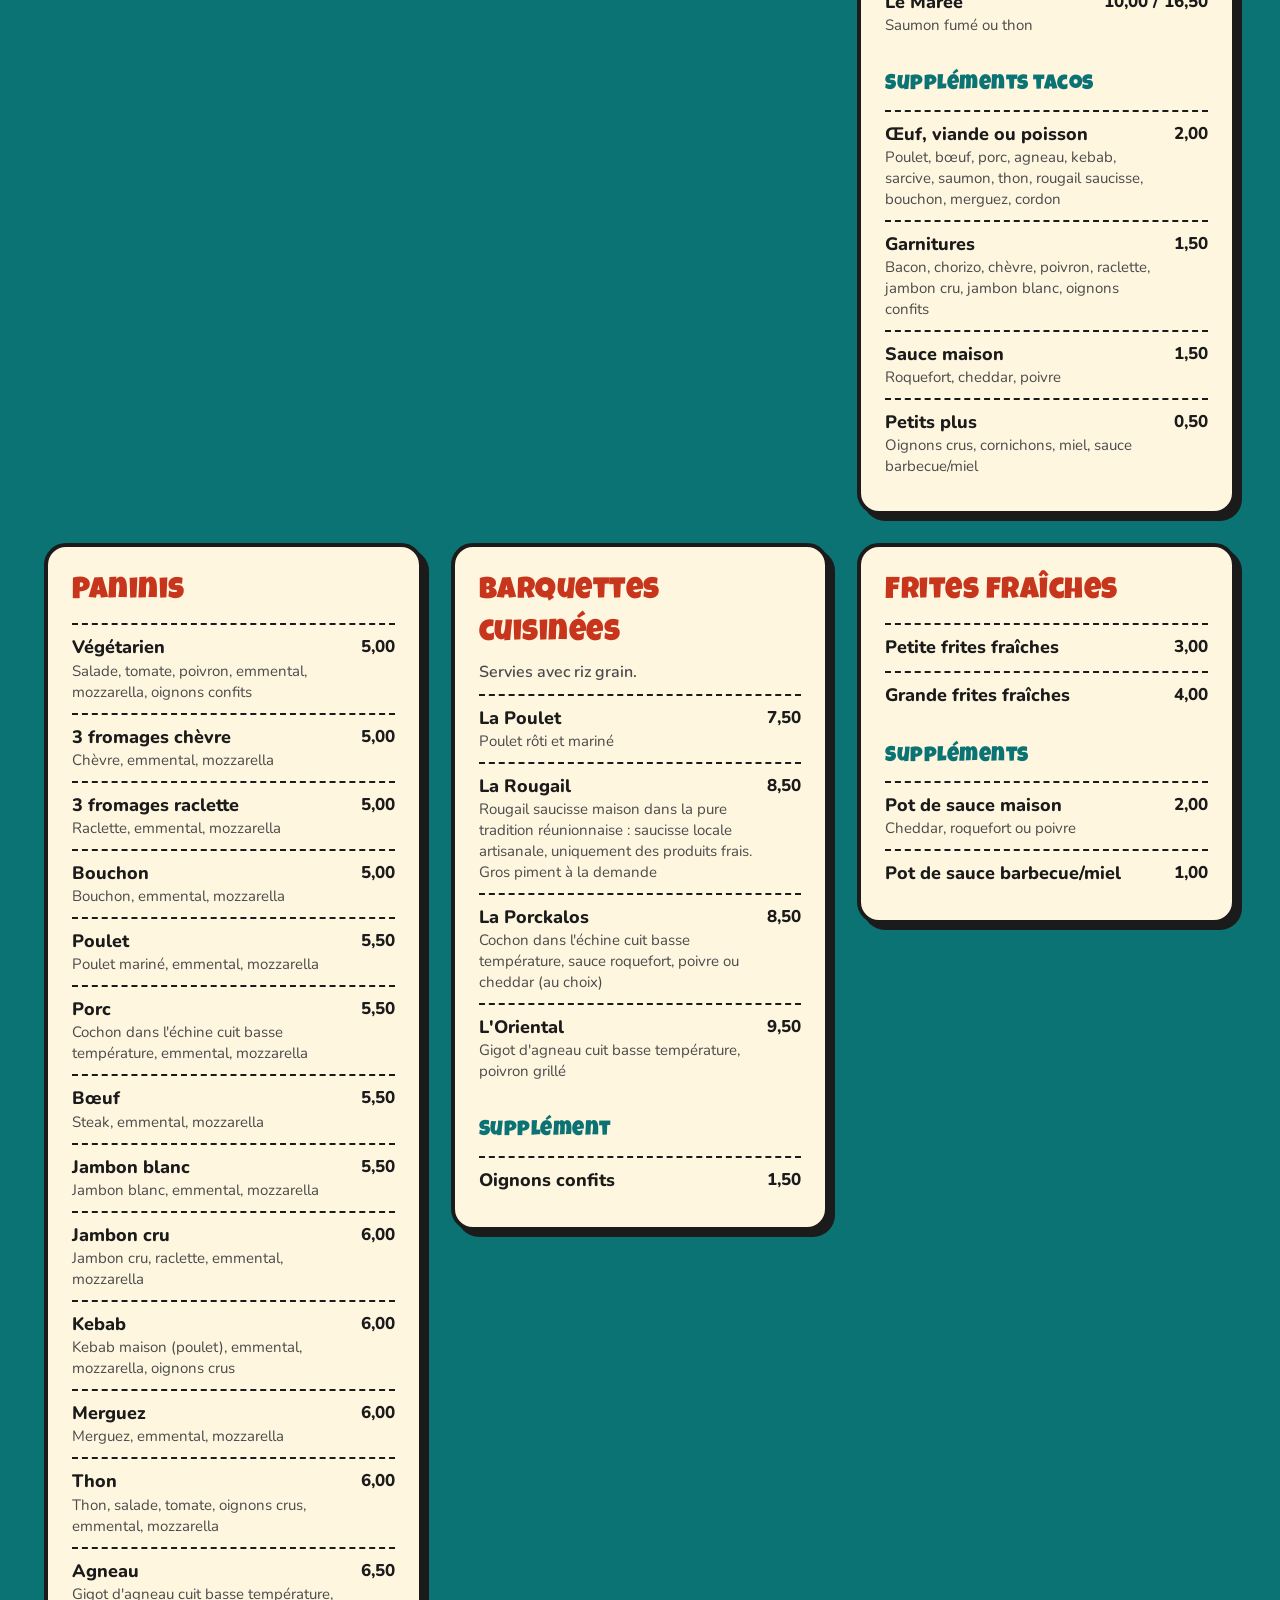
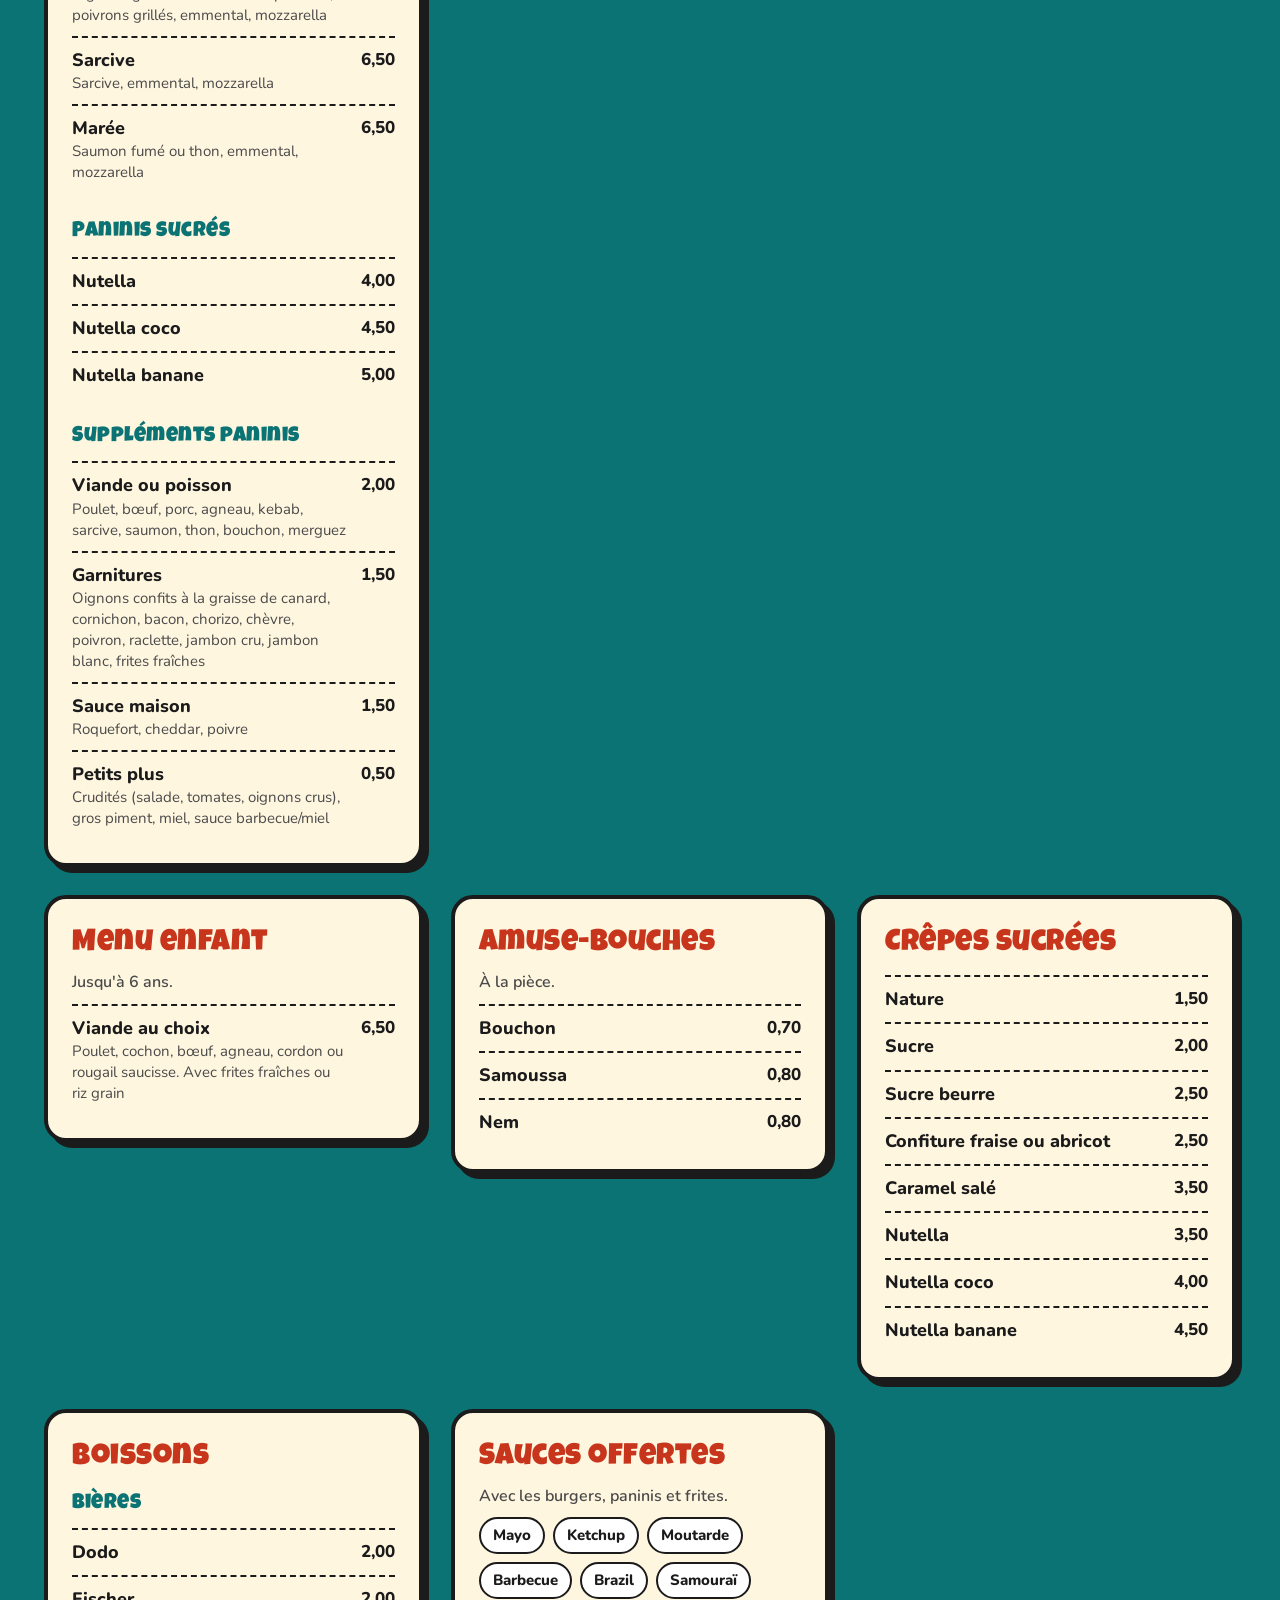
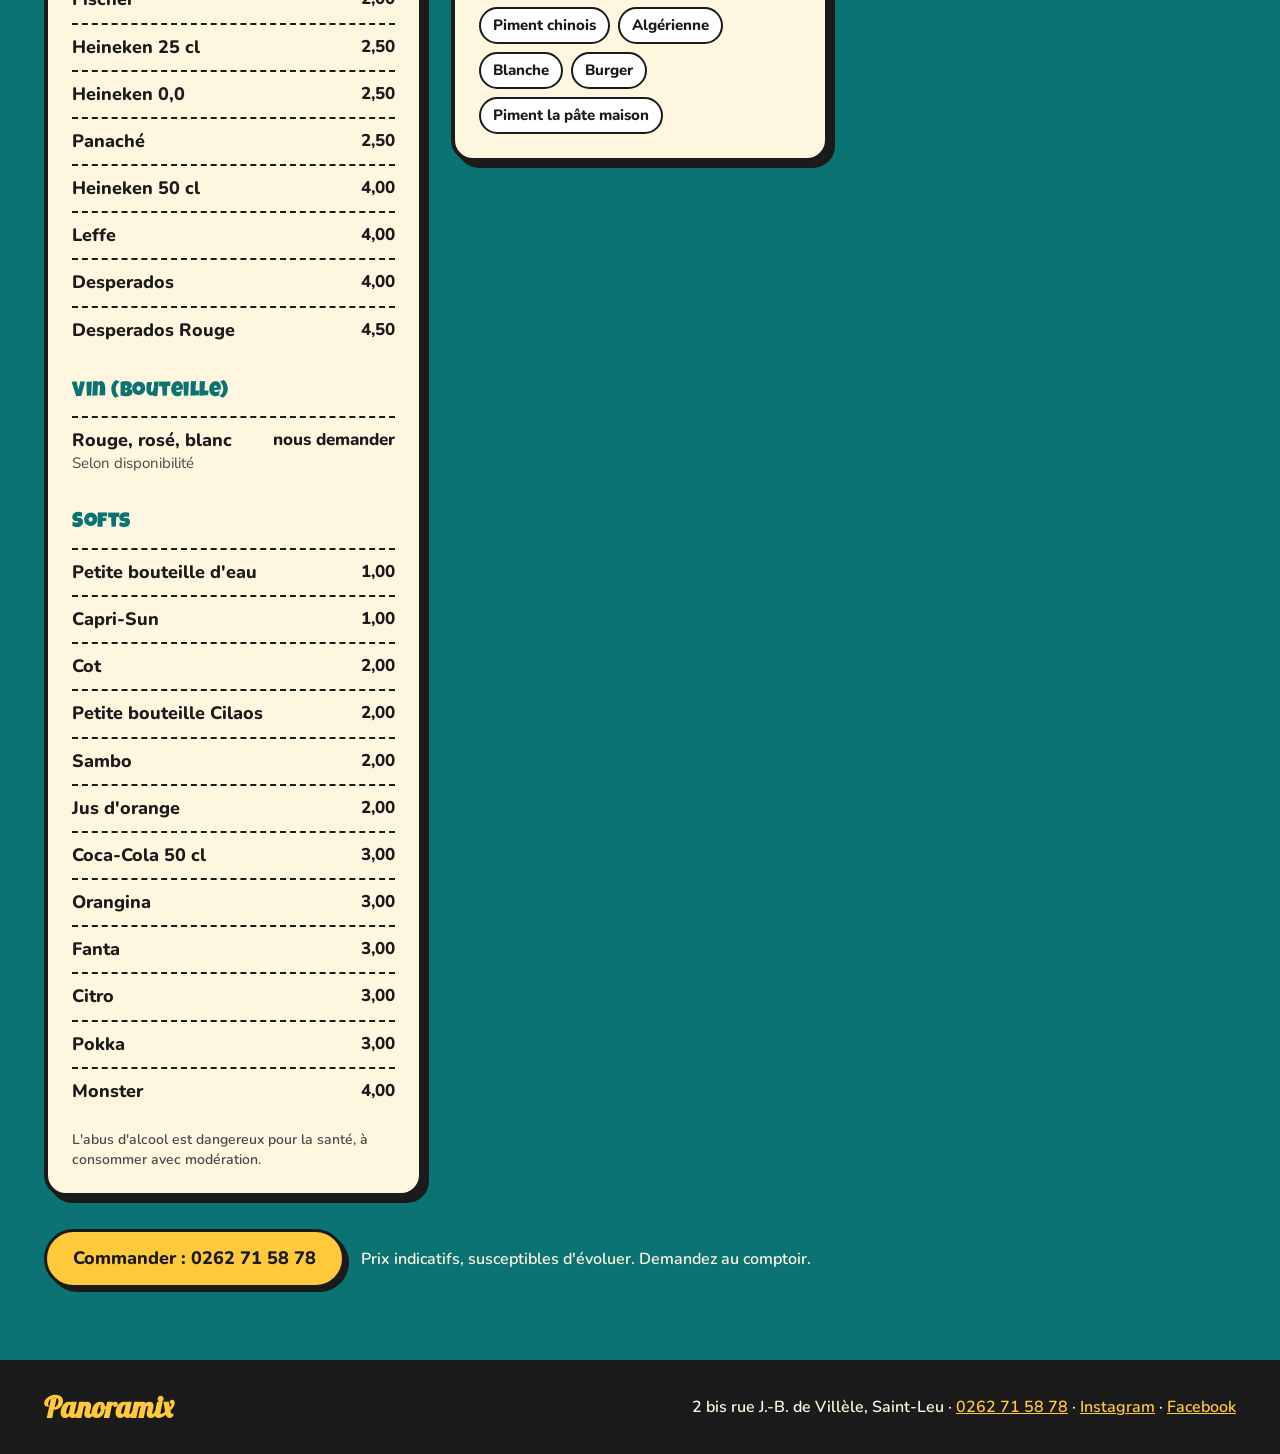
==== commit 79da3b9e: "feat: ajoute les tacos à la carte complète 12 tacos (prix simple / double) et leurs suppléments, ave" ====
--- a/carte.html
+++ b/carte.html
@@ -4,12 +4,12 @@
   <meta charset="utf-8">
   <meta name="viewport" content="width=device-width, initial-scale=1">
   <title>La carte complète – Panoramix, Saint-Leu</title>
-  <meta name="description" content="La carte complète du restaurant Panoramix à Saint-Leu : burgers, paninis, barquettes créoles, frites fraîches, amuse-bouches, crêpes et boissons, avec les prix.">
+  <meta name="description" content="La carte complète du restaurant Panoramix à Saint-Leu : burgers, tacos, paninis, barquettes créoles, frites fraîches, amuse-bouches, crêpes et boissons, avec les prix.">
   <meta name="theme-color" content="#FFC93C">
 
   <meta property="og:type" content="website">
   <meta property="og:title" content="La carte complète – Panoramix">
-  <meta property="og:description" content="Burgers, paninis, barquettes créoles, crêpes et boissons : tous les prix.">
+  <meta property="og:description" content="Burgers, tacos, paninis, barquettes créoles, crêpes et boissons : tous les prix.">
   <meta property="og:locale" content="fr_FR">
 
   <link rel="icon" href="assets/logo.svg" type="image/svg+xml">
@@ -41,6 +41,7 @@
       <nav class="chips" aria-label="Catégories de la carte">
         <a href="#burgers">Burgers</a>
         <a href="#burgers-cuisines">Burgers cuisinés</a>
+        <a href="#tacos">Tacos</a>
         <a href="#paninis">Paninis</a>
         <a href="#barquettes">Barquettes</a>
         <a href="#frites">Frites</a>
@@ -91,6 +92,33 @@
           <h3 class="menu-card__sub">Suppléments burgers</h3>
           <ul class="menu-card__list">
             <li class="dish"><div><p class="dish__name">Œuf</p></div><p class="dish__price">2,00</p></li>
+            <li class="dish"><div><p class="dish__name">Garnitures</p><p class="dish__desc">Bacon, chorizo, chèvre, poivron, raclette, jambon cru, jambon blanc, oignons confits</p></div><p class="dish__price">1,50</p></li>
+            <li class="dish"><div><p class="dish__name">Sauce maison</p><p class="dish__desc">Roquefort, cheddar, poivre</p></div><p class="dish__price">1,50</p></li>
+            <li class="dish"><div><p class="dish__name">Petits plus</p><p class="dish__desc">Oignons crus, cornichons, miel, sauce barbecue/miel</p></div><p class="dish__price">0,50</p></li>
+          </ul>
+        </article>
+
+        <!-- Tacos -->
+        <article id="tacos" class="menu-card">
+          <h2 class="menu-card__title">Tacos</h2>
+          <p class="menu-card__lead">Avec salade, tomates, sauce fromagère maison et frites fraîches. Prix simple / double.</p>
+          <ul class="menu-card__list">
+            <li class="dish"><div><p class="dish__name">Le Tortilla (végétarien)</p><p class="dish__desc">Oignons confits, poivron grillé, œuf</p></div><p class="dish__price">8,50 / 14,00</p></li>
+            <li class="dish"><div><p class="dish__name">Le Fish</p><p class="dish__desc">Filet de poisson pané</p></div><p class="dish__price">9,00 / 15,00</p></li>
+            <li class="dish"><div><p class="dish__name">Le Kebab</p><p class="dish__desc">Kebab maison (poulet), oignons crus</p></div><p class="dish__price">9,00 / 15,00</p></li>
+            <li class="dish"><div><p class="dish__name">Le Porckalos</p><p class="dish__desc">Cochon dans l'échine cuit basse température, sauce roquefort, cheddar ou poivre (au choix)</p></div><p class="dish__price">9,00 / 15,00</p></li>
+            <li class="dish"><div><p class="dish__name">Le Merguez</p><p class="dish__desc">Merguez</p></div><p class="dish__price">9,00 / 15,00</p></li>
+            <li class="dish"><div><p class="dish__name">Le Panoramix <span class="star" role="img" aria-label="Spécialité de la maison" title="Spécialité de la maison"></span></p><p class="dish__desc">Bœuf haché, bacon, oignons confits, sauce roquefort, cheddar ou poivre (au choix)</p></div><p class="dish__price">9,50 / 15,50</p></li>
+            <li class="dish"><div><p class="dish__name">Le Rougail</p><p class="dish__desc">Rougail saucisse maison dans la pure tradition réunionnaise, saucisse locale artisanale. Gros piment à la demande</p></div><p class="dish__price">9,50 / 15,50</p></li>
+            <li class="dish"><div><p class="dish__name">Le Raclette</p><p class="dish__desc">Cochon dans l'échine, jambon cru de montagne, raclette</p></div><p class="dish__price">9,50 / 15,50</p></li>
+            <li class="dish"><div><p class="dish__name">Le Cordon</p><p class="dish__desc">Cordon bleu, poulet mariné</p></div><p class="dish__price">9,50 / 15,50</p></li>
+            <li class="dish"><div><p class="dish__name">Le Sarcive</p><p class="dish__desc">Sarcive (volaille), poulet mariné</p></div><p class="dish__price">10,00 / 16,50</p></li>
+            <li class="dish"><div><p class="dish__name">L'Agneau</p><p class="dish__desc">Gigot d'agneau cuit basse température, poivrons grillés</p></div><p class="dish__price">10,00 / 16,50</p></li>
+            <li class="dish"><div><p class="dish__name">Le Marée</p><p class="dish__desc">Saumon fumé ou thon</p></div><p class="dish__price">10,00 / 16,50</p></li>
+          </ul>
+          <h3 class="menu-card__sub">Suppléments tacos</h3>
+          <ul class="menu-card__list">
+            <li class="dish"><div><p class="dish__name">Œuf, viande ou poisson</p><p class="dish__desc">Poulet, bœuf, porc, agneau, kebab, sarcive, saumon, thon, rougail saucisse, bouchon, merguez, cordon</p></div><p class="dish__price">2,00</p></li>
             <li class="dish"><div><p class="dish__name">Garnitures</p><p class="dish__desc">Bacon, chorizo, chèvre, poivron, raclette, jambon cru, jambon blanc, oignons confits</p></div><p class="dish__price">1,50</p></li>
             <li class="dish"><div><p class="dish__name">Sauce maison</p><p class="dish__desc">Roquefort, cheddar, poivre</p></div><p class="dish__price">1,50</p></li>
             <li class="dish"><div><p class="dish__name">Petits plus</p><p class="dish__desc">Oignons crus, cornichons, miel, sauce barbecue/miel</p></div><p class="dish__price">0,50</p></li>
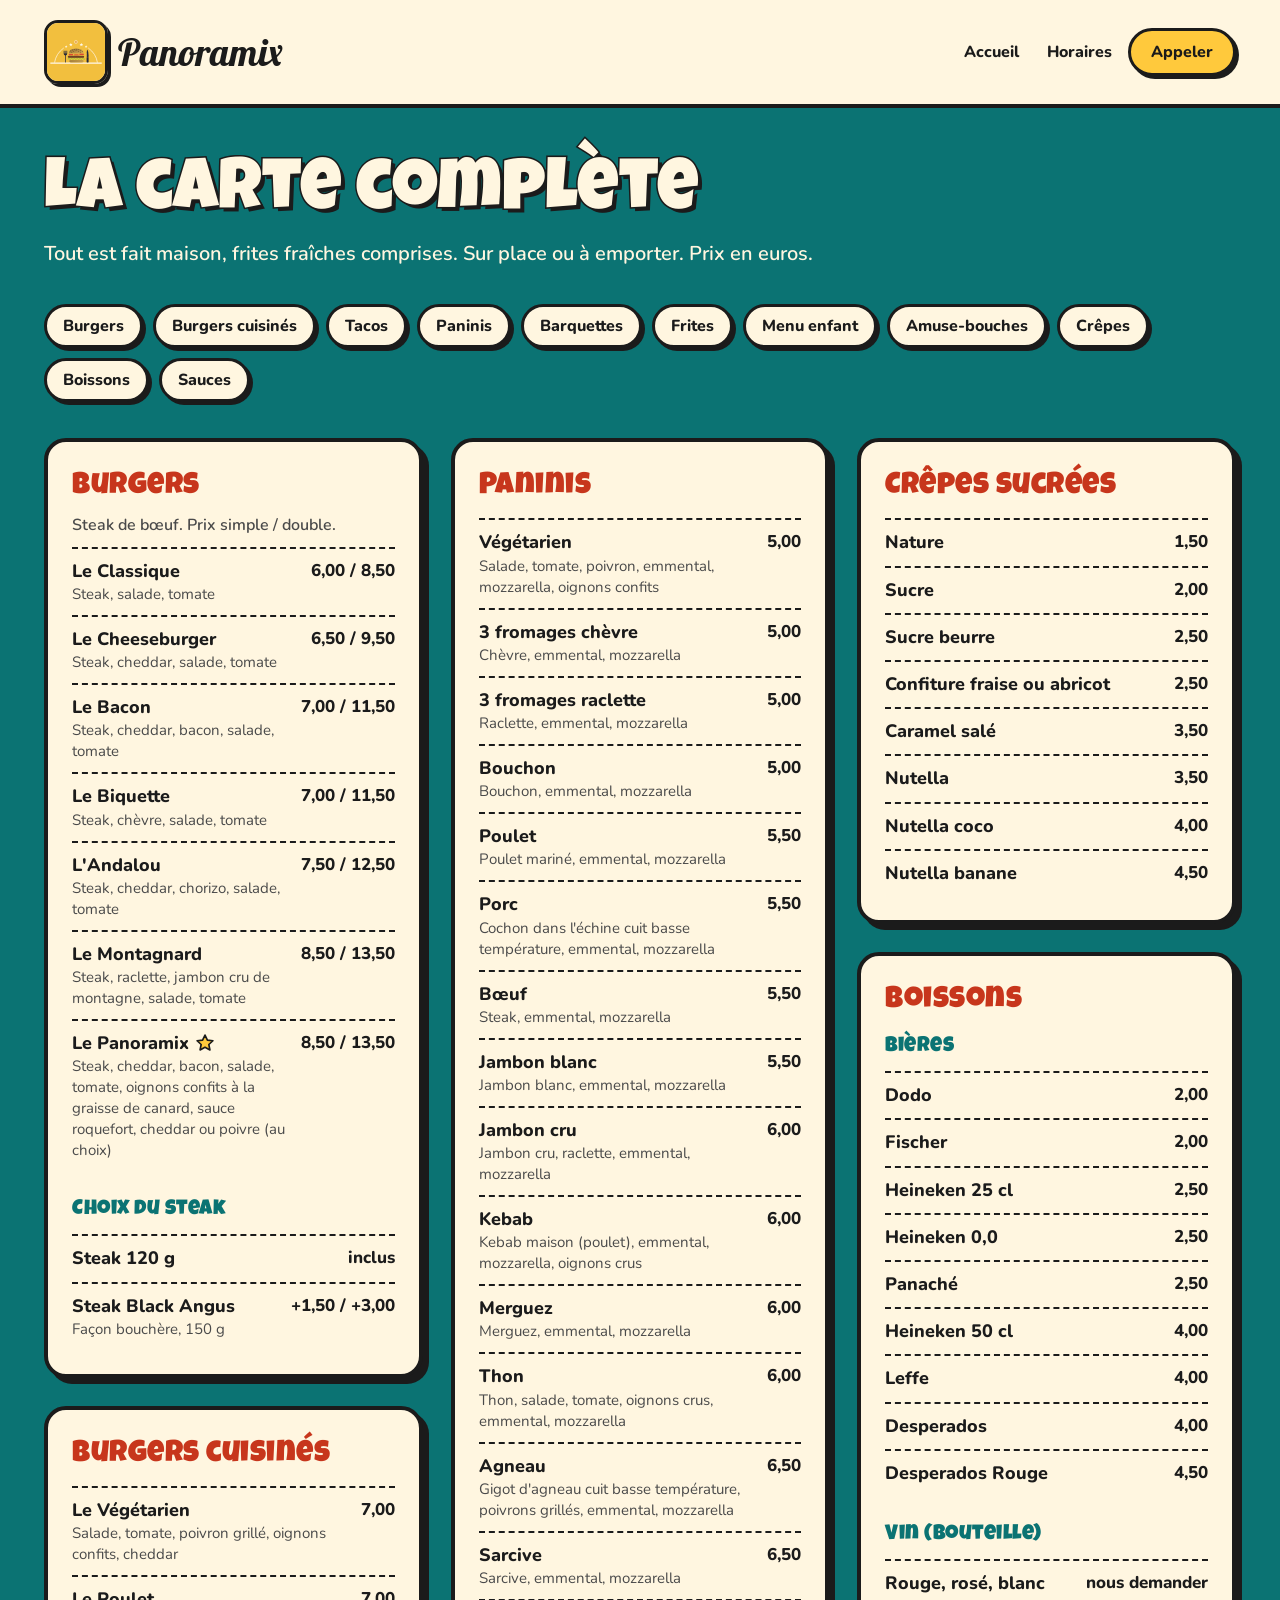
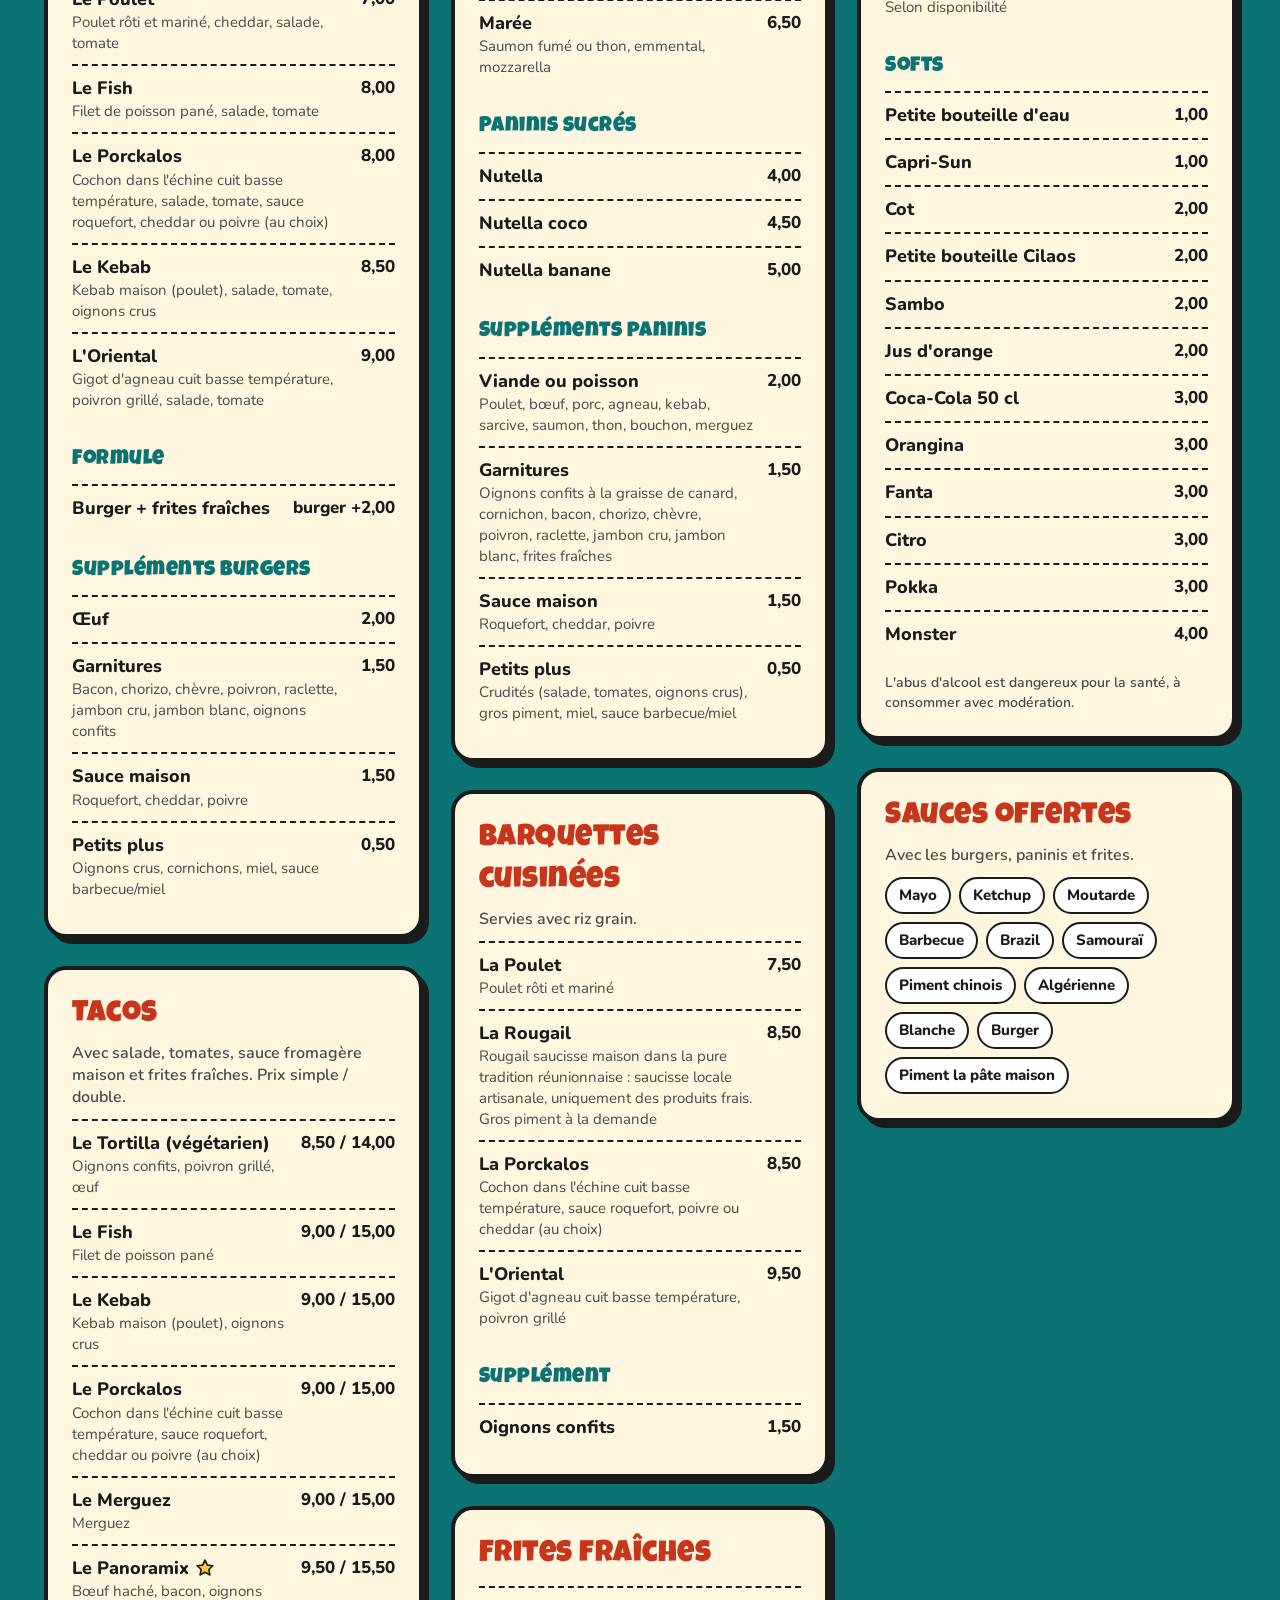
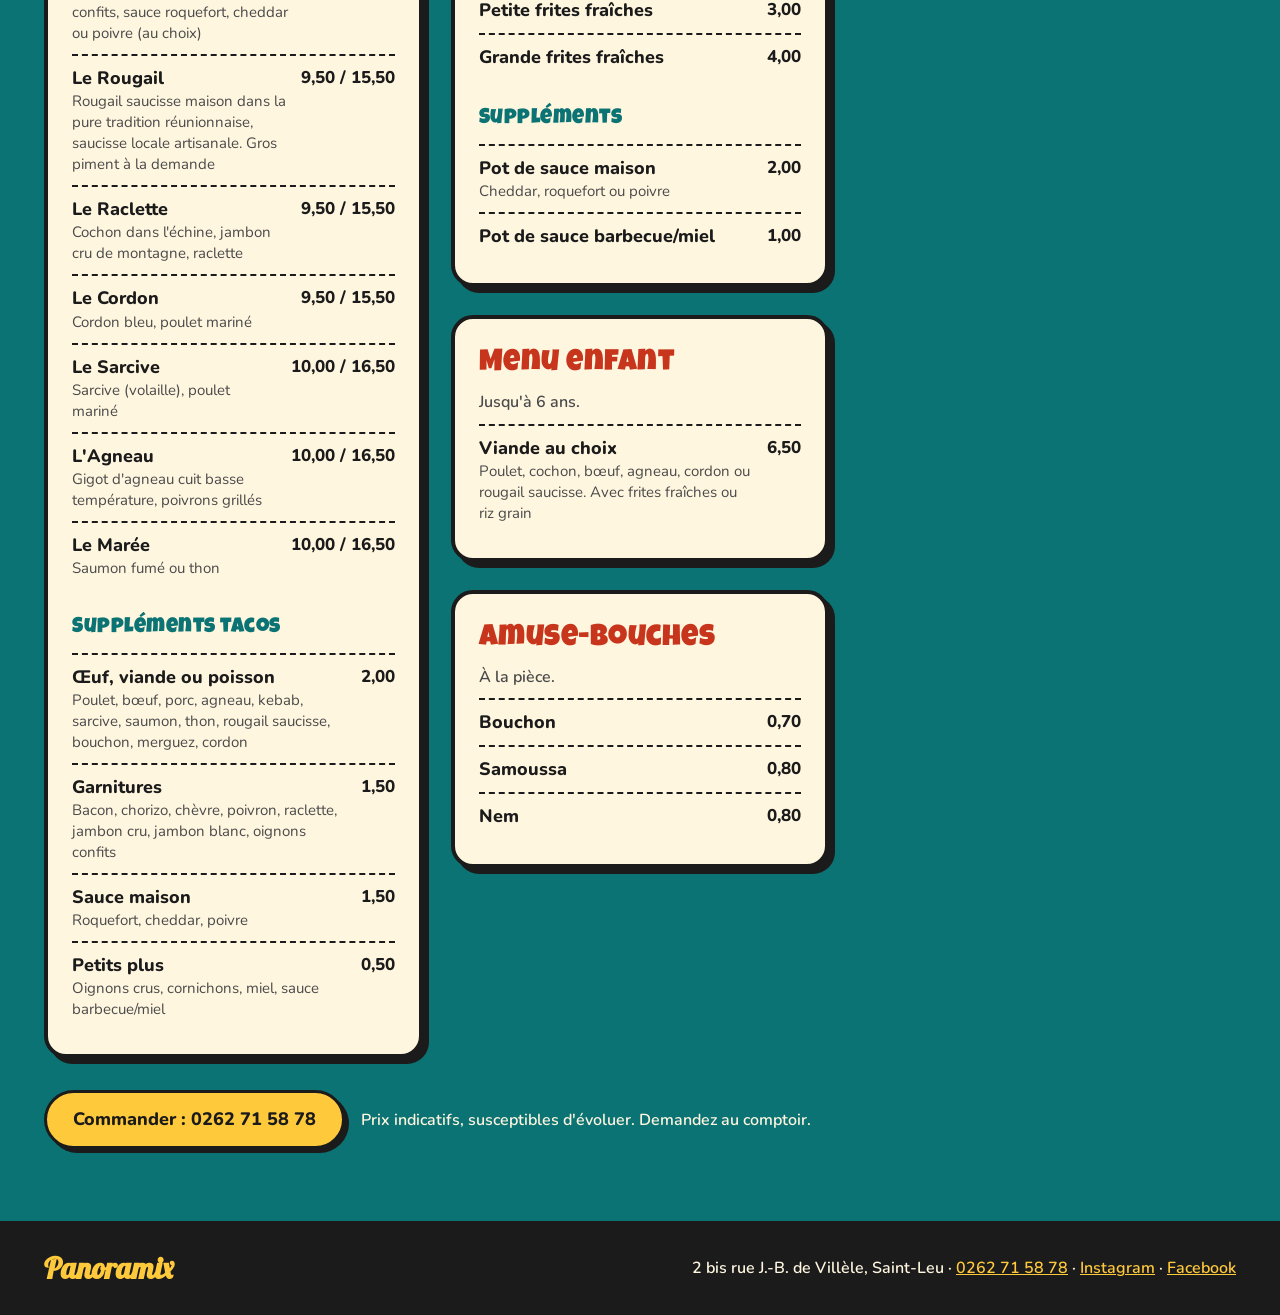
==== commit ab299e62: "feat: replace header logo with the restaurant's real logo Square SVG redrawn from the official logo " ====
--- a/carte.html
+++ b/carte.html
@@ -23,7 +23,7 @@
 
   <header class="site-header container">
     <a class="brand" href="index.html" aria-label="Panoramix, accueil">
-      <img class="brand__logo" src="assets/logo.svg" alt="" width="64" height="48">
+      <img class="brand__logo" src="assets/logo.svg" alt="" width="64" height="64">
       <span class="brand__name">Panoramix</span>
     </a>
     <nav class="site-nav" aria-label="Navigation principale">
--- a/css/styles.css
+++ b/css/styles.css
@@ -110,7 +110,14 @@
   gap: 10px;
   text-decoration: none;
 }
-.brand__logo { width: 64px; height: auto; }
+.brand__logo {
+  width: 64px;
+  height: auto;
+  aspect-ratio: 1;
+  border: 3px solid var(--ink);
+  border-radius: 14px;
+  box-shadow: 3px 3px 0 var(--ink);
+}
 .brand__name {
   font-family: var(--font-brand);
   font-size: 38px;
@@ -195,6 +202,7 @@
   background: #9A9A9A;
 }
 .status.is-open .status__dot { background: #2E9E4F; }
+.status.is-soon .status__dot { background: #F2A93B; }
 .status.is-closed .status__dot { background: var(--red); }
 
 .hero__title {
@@ -372,8 +380,18 @@
 }
 .chips a:hover { background: var(--yellow); }
 
-.menu__grid--full { align-items: start; }
-.menu__grid--full .menu-card { scroll-margin-top: 24px; }
+/* Masonry-style: cards of different heights stack in columns (read top to
+   bottom, like a printed menu) instead of leaving gaps in grid rows. */
+.menu__grid--full {
+  display: block;
+  columns: 3 320px;
+  column-gap: 28px;
+}
+.menu__grid--full .menu-card {
+  break-inside: avoid;
+  margin-bottom: 28px;
+  scroll-margin-top: 24px;
+}
 
 .menu-card__lead { margin: -4px 0 0; font-weight: 600; color: var(--muted); }
 
@@ -444,6 +462,11 @@
   gap: 12px;
   margin-bottom: 16px;
 }
+/* Luckiest Guy sits high in its line box: nudge it so it centers with the badge */
+.hours__head .section-title {
+  line-height: 1;
+  padding-top: 0.14em;
+}
 
 .badge {
   padding: 8px 14px;
@@ -454,6 +477,7 @@
   background: var(--paper);
 }
 .badge.is-open { background: var(--lagoon); color: var(--white); }
+.badge.is-soon { background: var(--yellow); color: var(--ink); }
 .badge.is-closed { background: var(--red); color: var(--white); }
 
 .hours__list { list-style: none; margin: 0; padding: 0; }
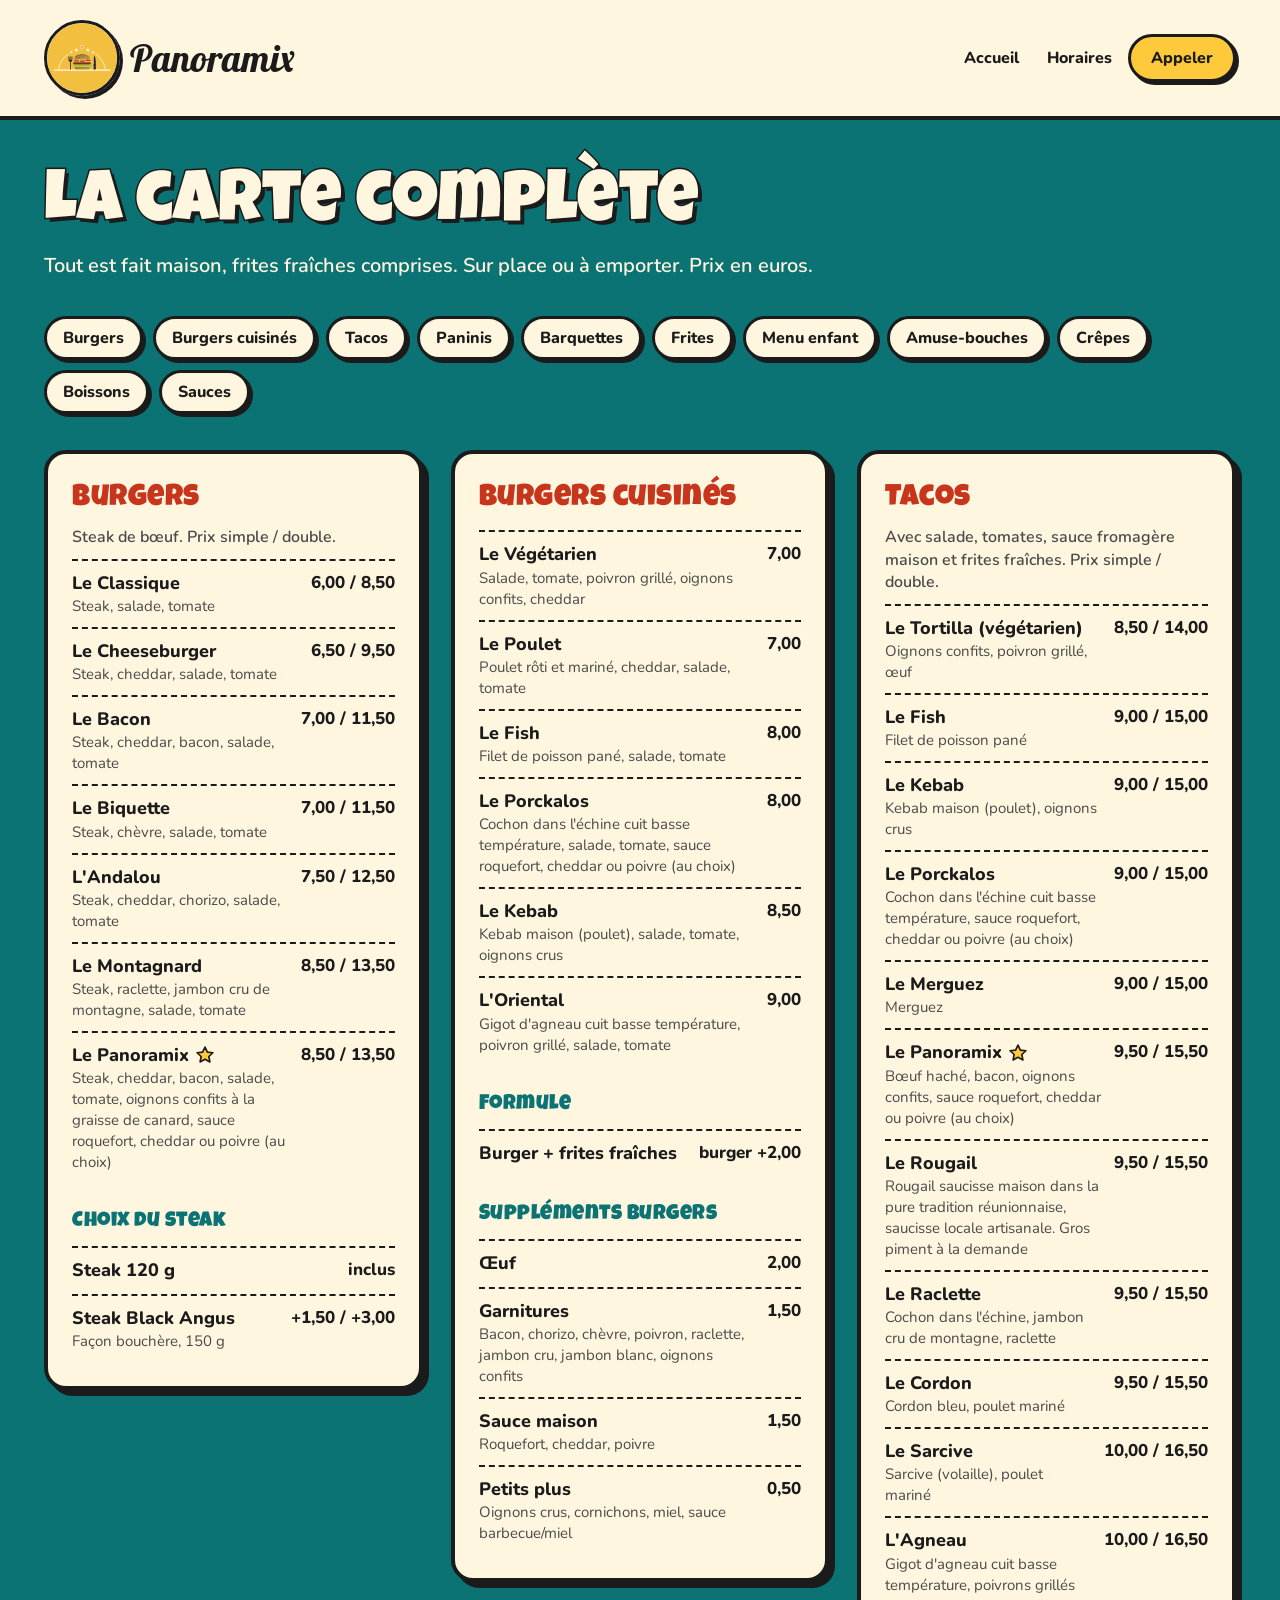
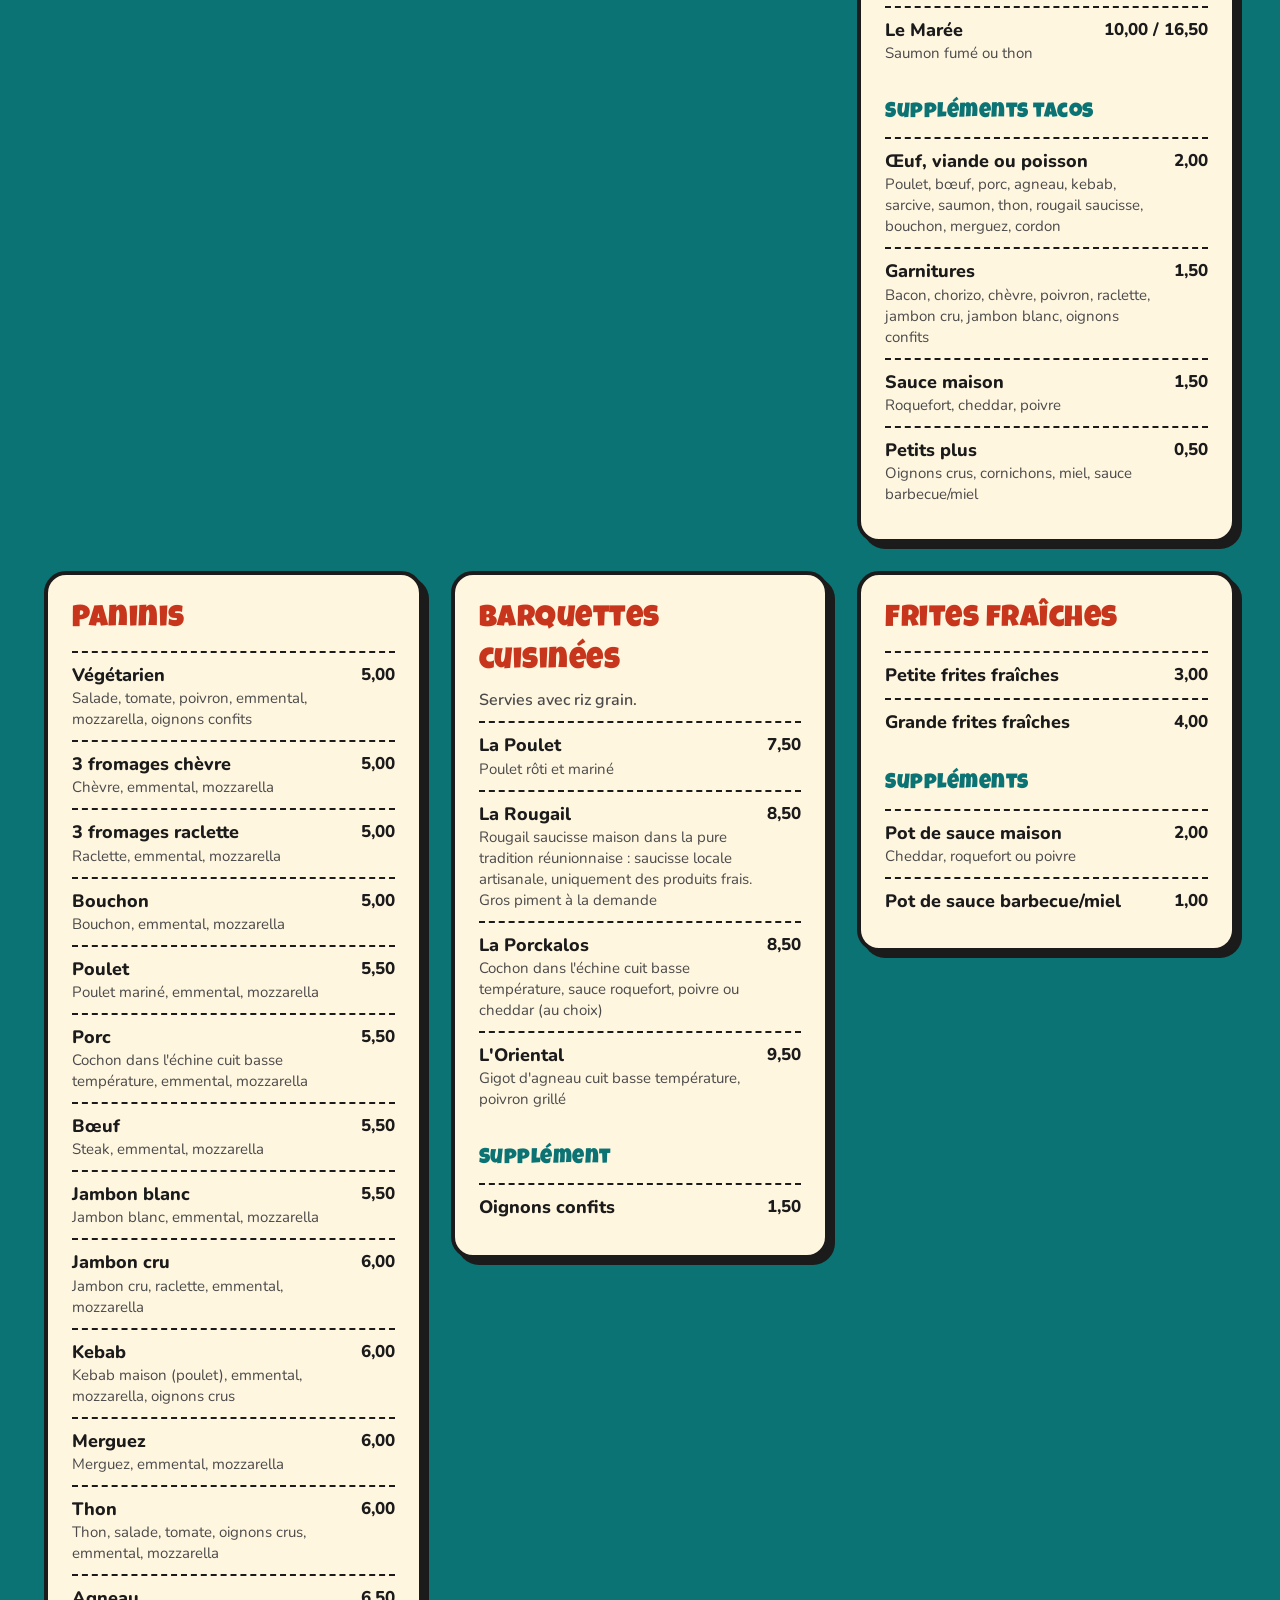
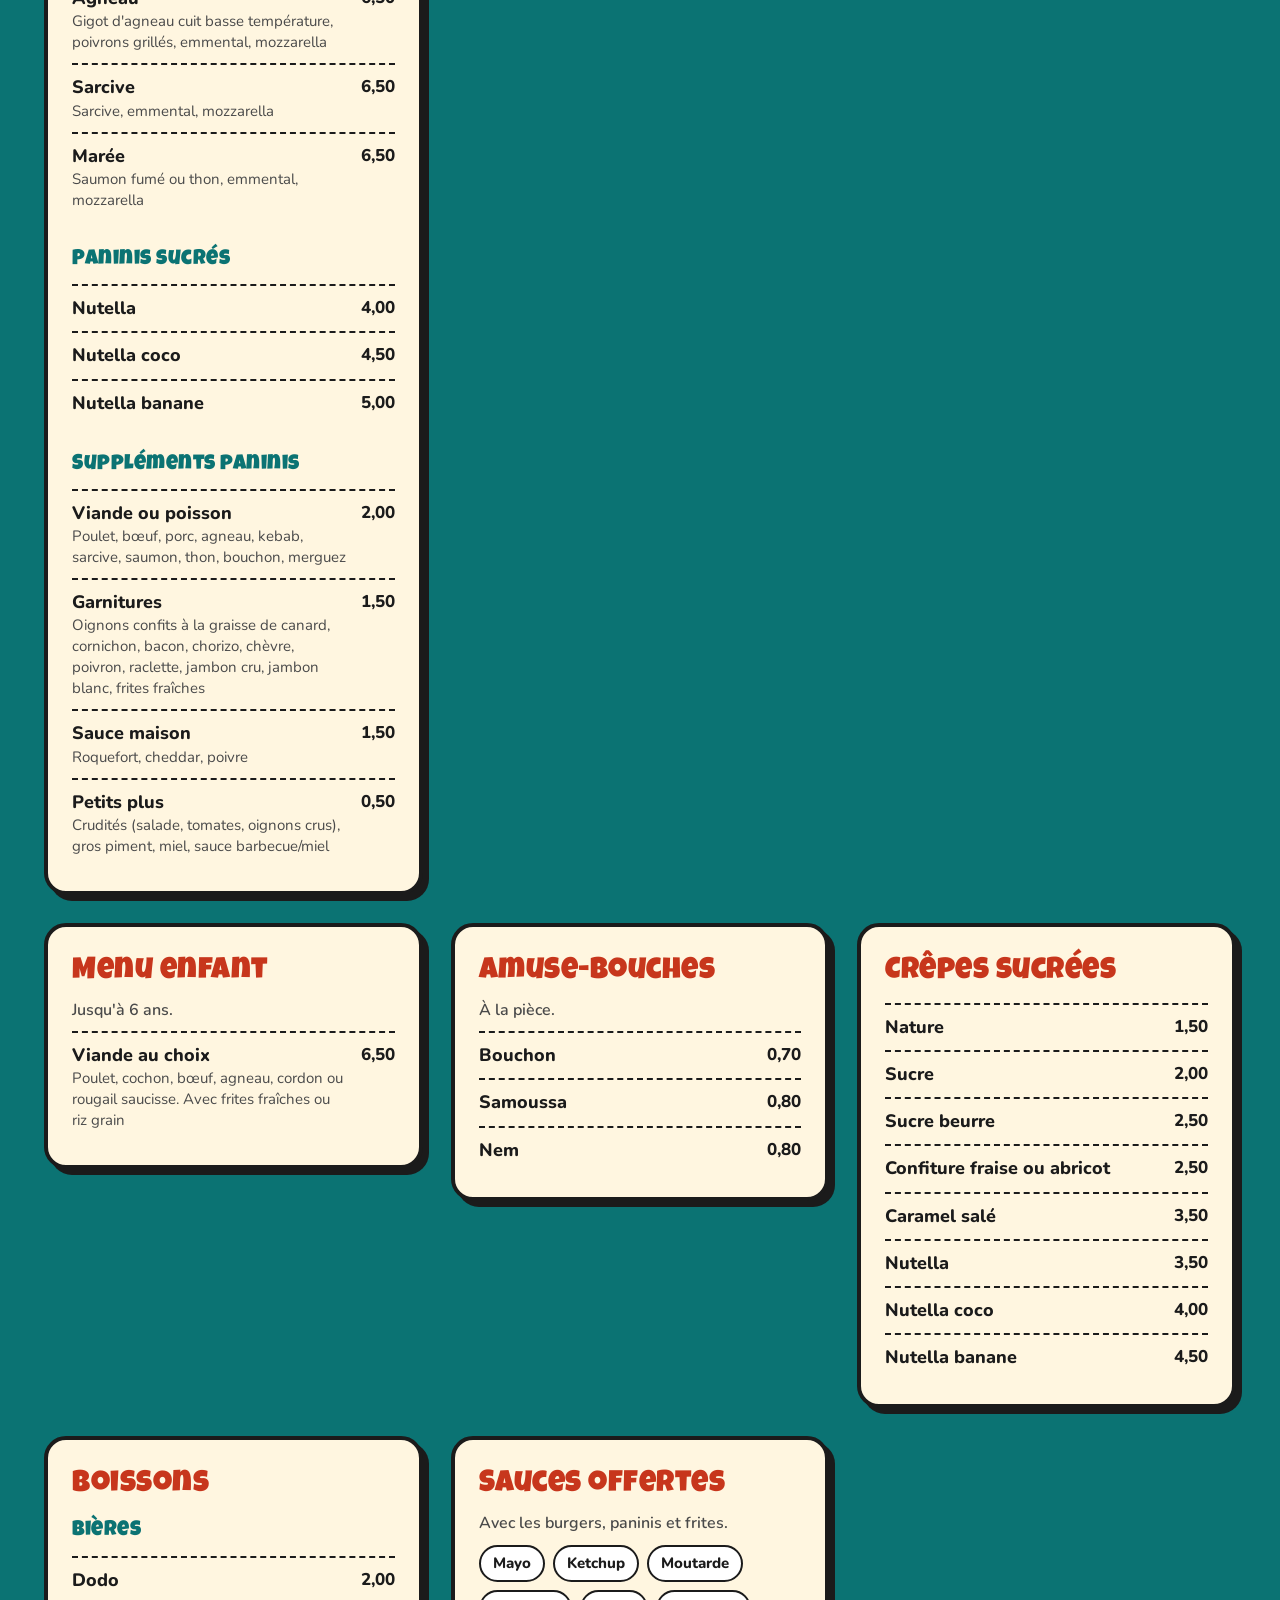
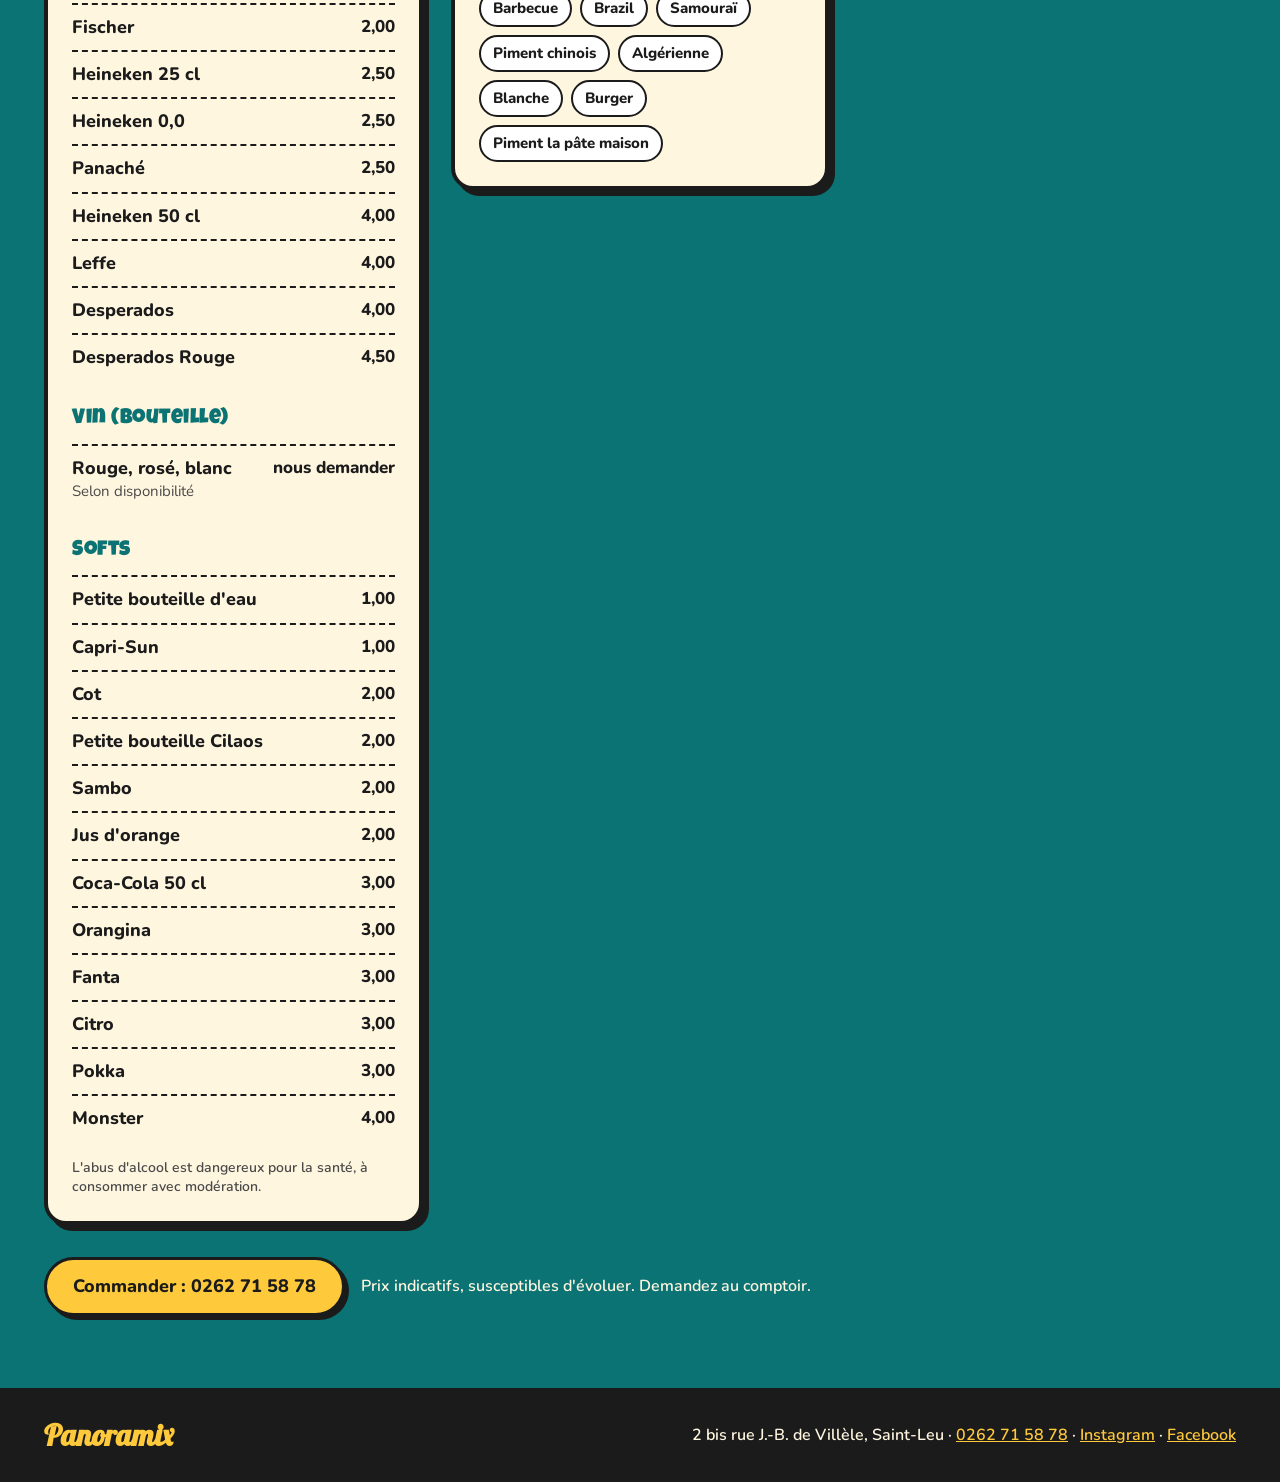
==== commit 3e0444e8: "feat: show the logo as a yellow circle with the site's drop shadow Circular yellow background in the" ====
--- a/carte.html
+++ b/carte.html
@@ -23,7 +23,7 @@
 
   <header class="site-header container">
     <a class="brand" href="index.html" aria-label="Panoramix, accueil">
-      <img class="brand__logo" src="assets/logo.svg" alt="" width="64" height="64">
+      <img class="brand__logo" src="assets/logo.svg" alt="" width="76" height="76">
       <span class="brand__name">Panoramix</span>
     </a>
     <nav class="site-nav" aria-label="Navigation principale">
@@ -286,5 +286,6 @@
       <p>2 bis rue J.-B. de Villèle, Saint-Leu · <a class="nowrap" href="tel:+262262715878">0262 71 58 78</a> · <a href="https://www.instagram.com/restaurant.panoramix974/" target="_blank" rel="noopener">Instagram</a> · <a href="#" target="_blank" rel="noopener">Facebook</a></p>
     </div>
   </footer>
+  <script src="js/masonry.js" defer></script>
 </body>
 </html>
--- a/css/styles.css
+++ b/css/styles.css
@@ -111,11 +111,11 @@
   text-decoration: none;
 }
 .brand__logo {
-  width: 64px;
+  width: 76px;
   height: auto;
   aspect-ratio: 1;
   border: 3px solid var(--ink);
-  border-radius: 14px;
+  border-radius: 50%;
   box-shadow: 3px 3px 0 var(--ink);
 }
 .brand__name {
@@ -380,18 +380,17 @@
 }
 .chips a:hover { background: var(--yellow); }
 
-/* Masonry-style: cards of different heights stack in columns (read top to
-   bottom, like a printed menu) instead of leaving gaps in grid rows. */
-.menu__grid--full {
-  display: block;
-  columns: 3 320px;
-  column-gap: 28px;
-}
-.menu__grid--full .menu-card {
-  break-inside: avoid;
-  margin-bottom: 28px;
-  scroll-margin-top: 24px;
-}
+.menu__grid--full { align-items: start; }
+.menu__grid--full .menu-card { scroll-margin-top: 24px; }
+
+/* Masonry: js/masonry.js sets each card's row span from its height so cards
+   of different heights pack together instead of leaving gaps in grid rows.
+   Without JS, the plain grid above still works. */
+.menu__grid--full.is-masonry {
+  grid-auto-rows: 4px;
+  row-gap: 0;
+}
+.menu__grid--full.is-masonry .menu-card { margin-bottom: 28px; }
 
 .menu-card__lead { margin: -4px 0 0; font-weight: 600; color: var(--muted); }
 
@@ -551,7 +550,7 @@
 
 @media (max-width: 720px) {
   .container { padding-inline: 16px; }
-  .brand__logo { width: 48px; }
+  .brand__logo { width: 56px; }
   .brand__name { font-size: 32px; }
   .site-nav > a:not(.btn) { padding: 12px 8px; }
 
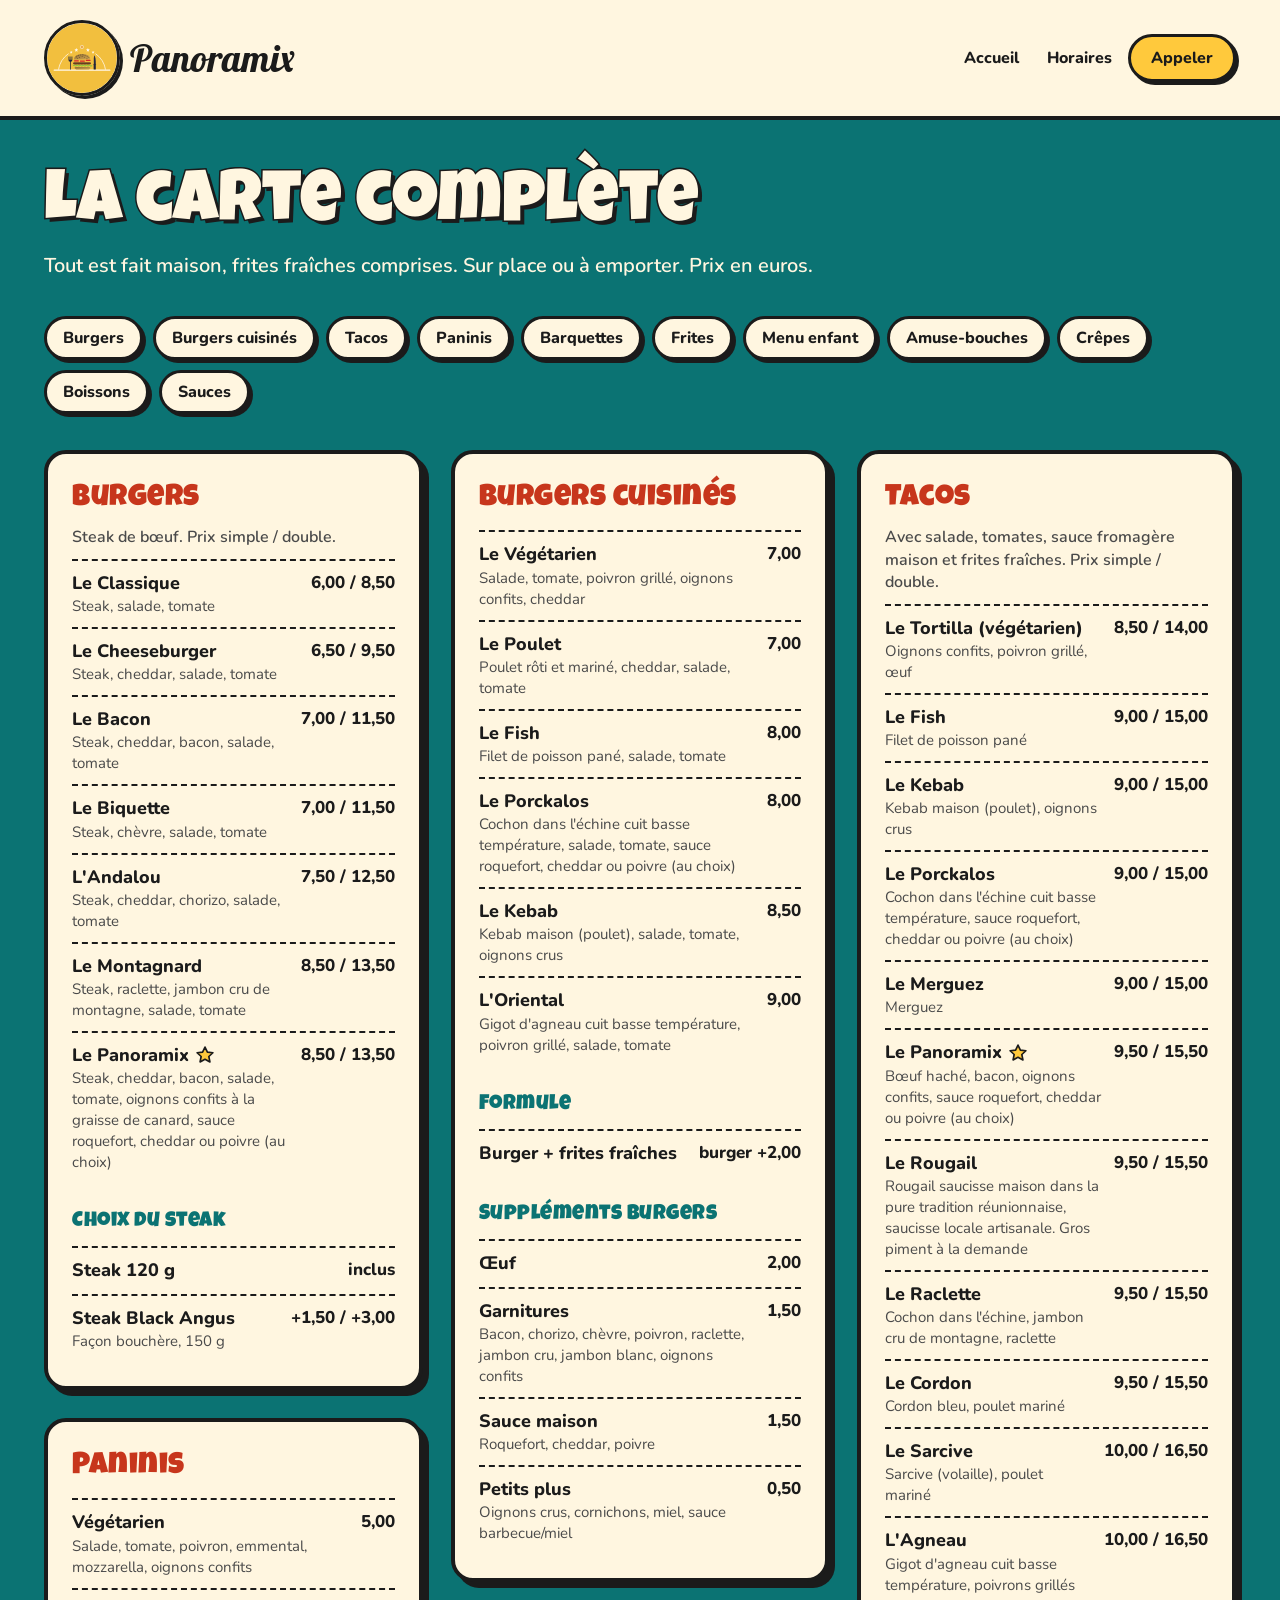
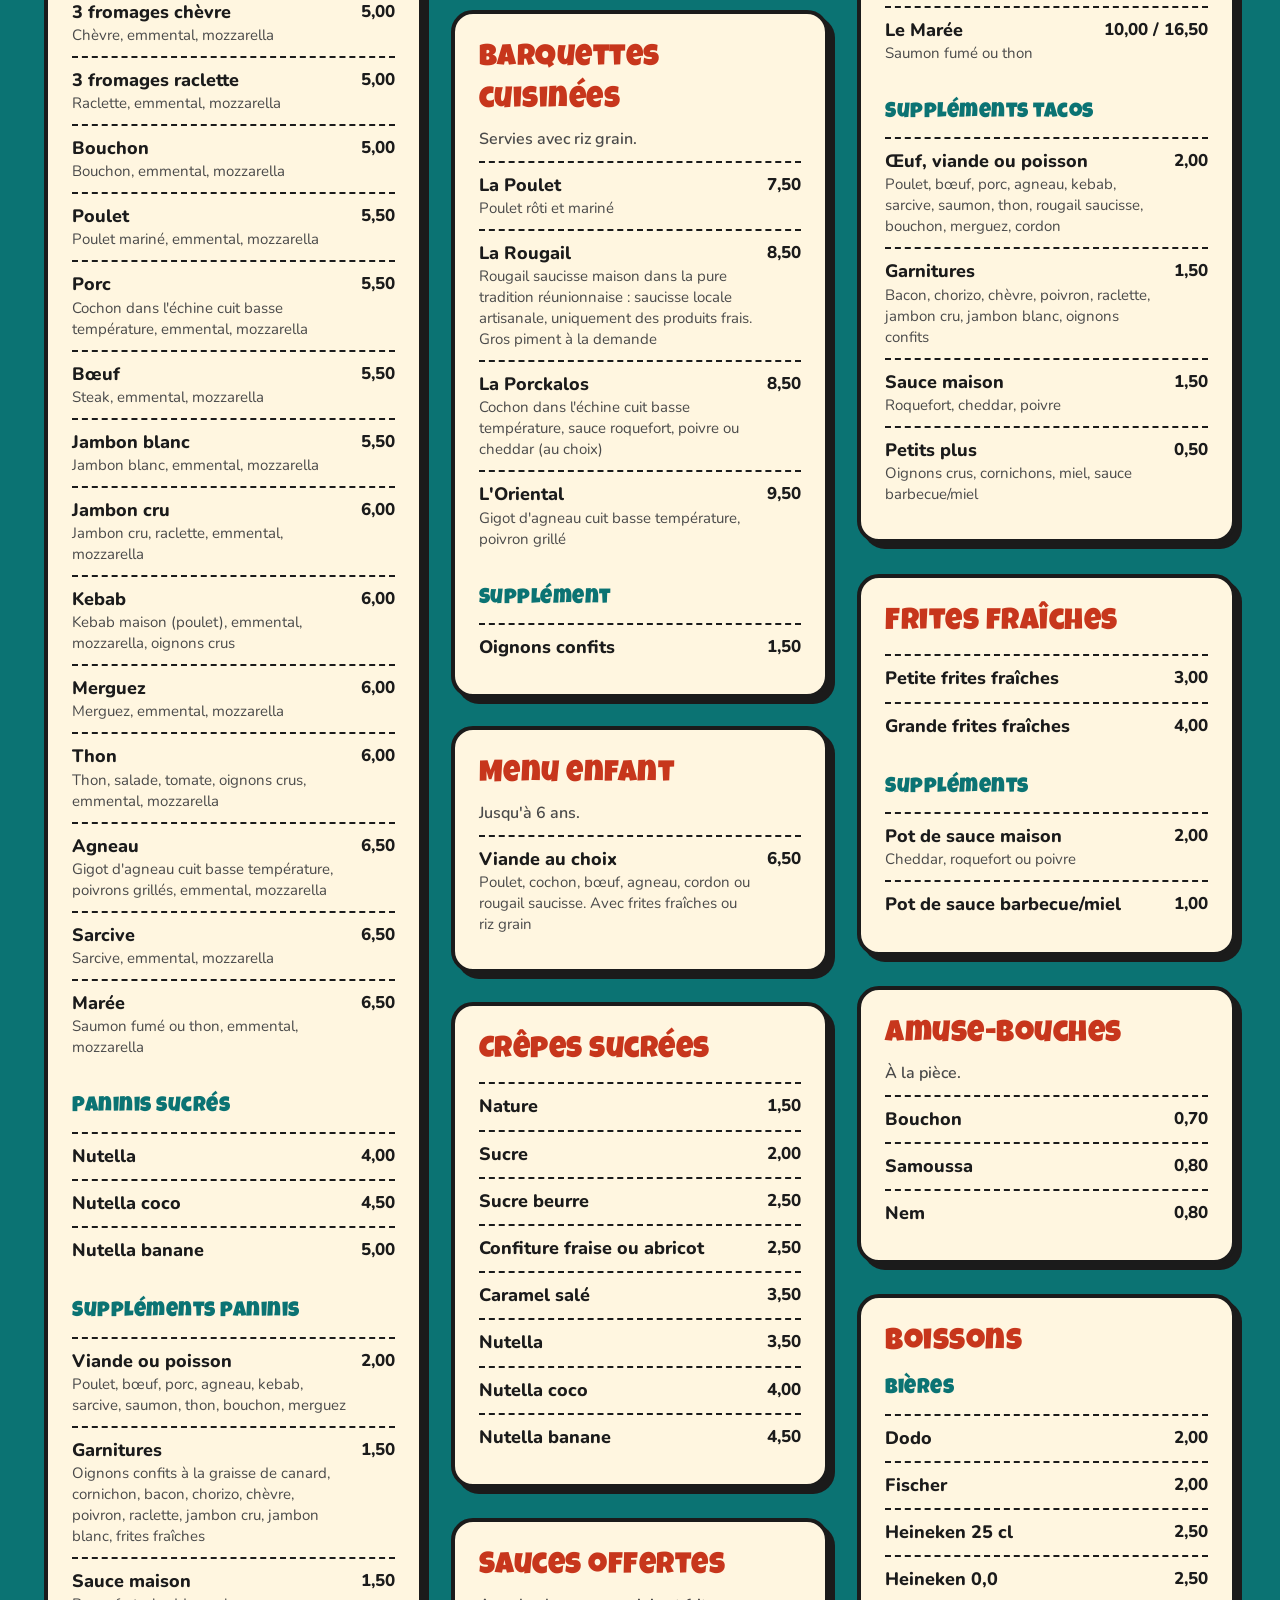
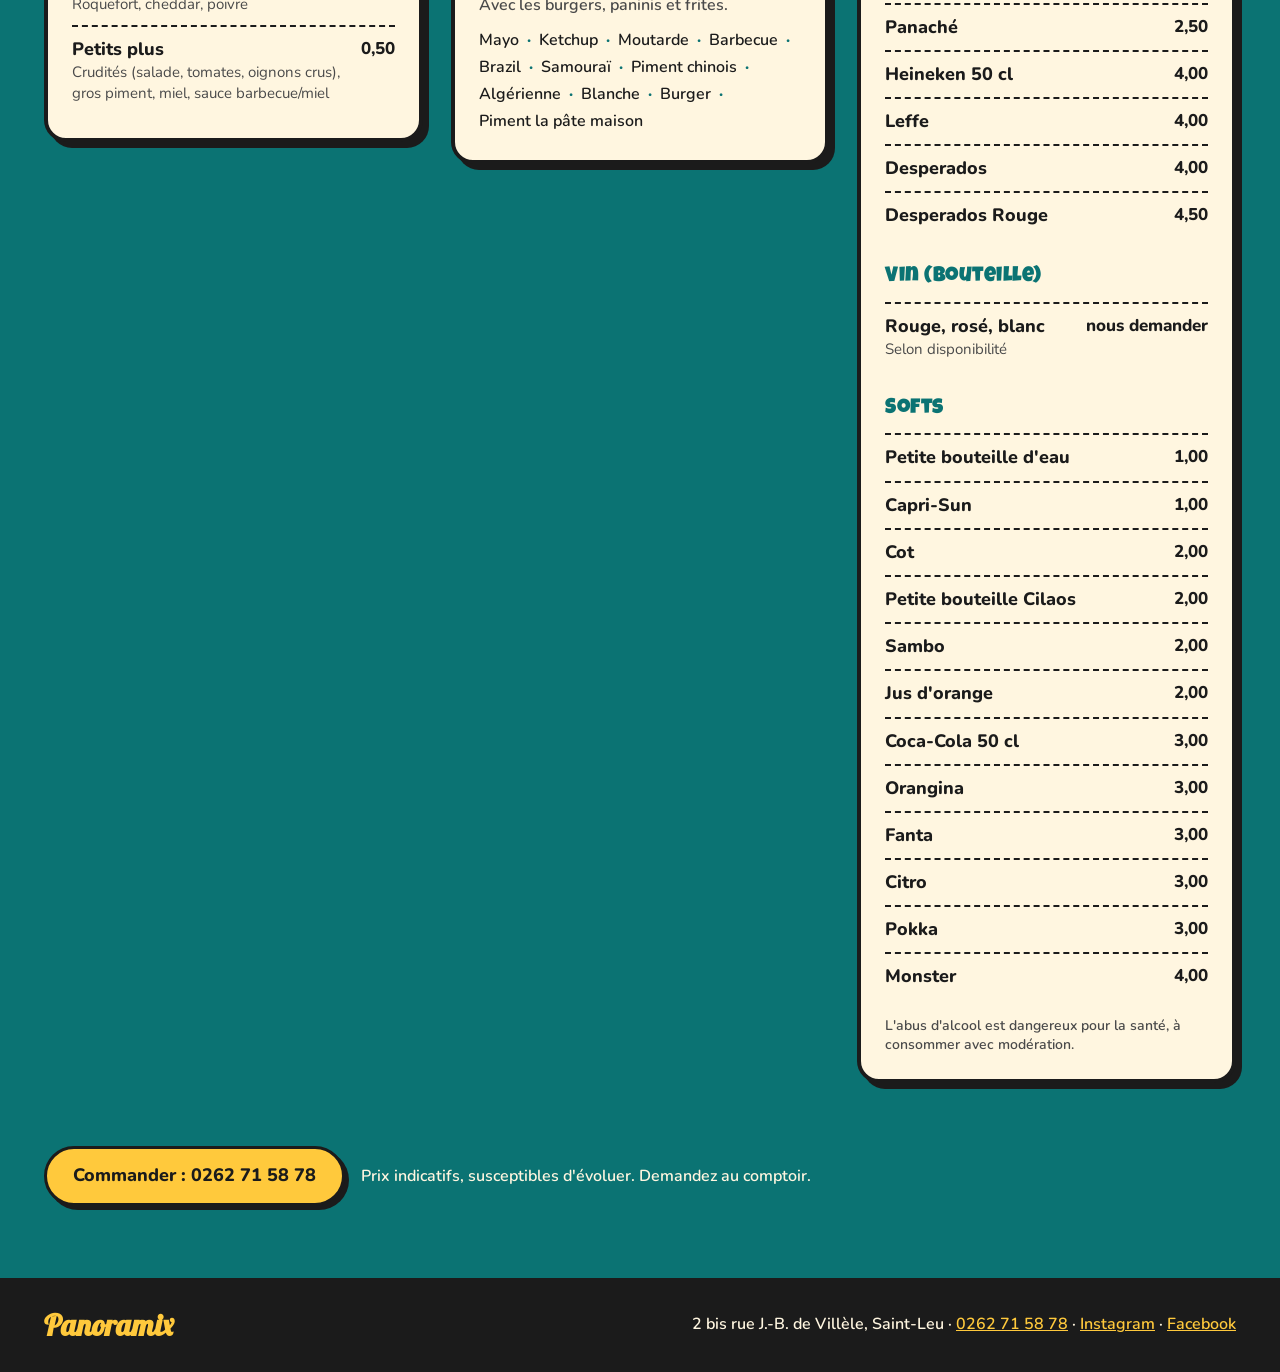
==== commit 4d29f9c7: "feat: list sauces as dot-separated text instead of badges The pill badges looked heavy in the card. " ====
--- a/carte.html
+++ b/carte.html
@@ -266,9 +266,18 @@
         <article id="sauces" class="menu-card">
           <h2 class="menu-card__title">Sauces offertes</h2>
           <p class="menu-card__lead">Avec les burgers, paninis et frites.</p>
-          <ul class="tags">
-            <li>Mayo</li><li>Ketchup</li><li>Moutarde</li><li>Barbecue</li><li>Brazil</li><li>Samouraï</li>
-            <li>Piment chinois</li><li>Algérienne</li><li>Blanche</li><li>Burger</li><li>Piment la pâte maison</li>
+          <ul class="inline-list">
+            <li>Mayo</li>
+            <li>Ketchup</li>
+            <li>Moutarde</li>
+            <li>Barbecue</li>
+            <li>Brazil</li>
+            <li>Samouraï</li>
+            <li>Piment chinois</li>
+            <li>Algérienne</li>
+            <li>Blanche</li>
+            <li>Burger</li>
+            <li>Piment la pâte maison</li>
           </ul>
         </article>
       </div>
--- a/css/styles.css
+++ b/css/styles.css
@@ -404,21 +404,23 @@
 }
 .menu-card__sub--first { margin-top: 0; }
 
-.tags {
-  display: flex;
-  flex-wrap: wrap;
-  gap: 8px;
+/* Inline list separated by middle dots (sauces). The dot is attached to the
+   end of each item so a wrapped line never starts with one. */
+.inline-list {
+  display: flex;
+  flex-wrap: wrap;
   list-style: none;
   margin: 0;
   padding: 0;
-}
-.tags li {
-  padding: 6px 12px;
-  font-weight: 800;
-  font-size: 15px;
-  background: var(--white);
-  border: 2px solid var(--ink);
-  border-radius: 999px;
+  font-weight: 600;
+  line-height: 1.7;
+}
+.inline-list li { white-space: nowrap; }
+.inline-list li:not(:last-child)::after {
+  content: "\00B7";
+  margin-inline: 0.5em;
+  font-weight: 800;
+  color: var(--lagoon);
 }
 
 .menu__footer {
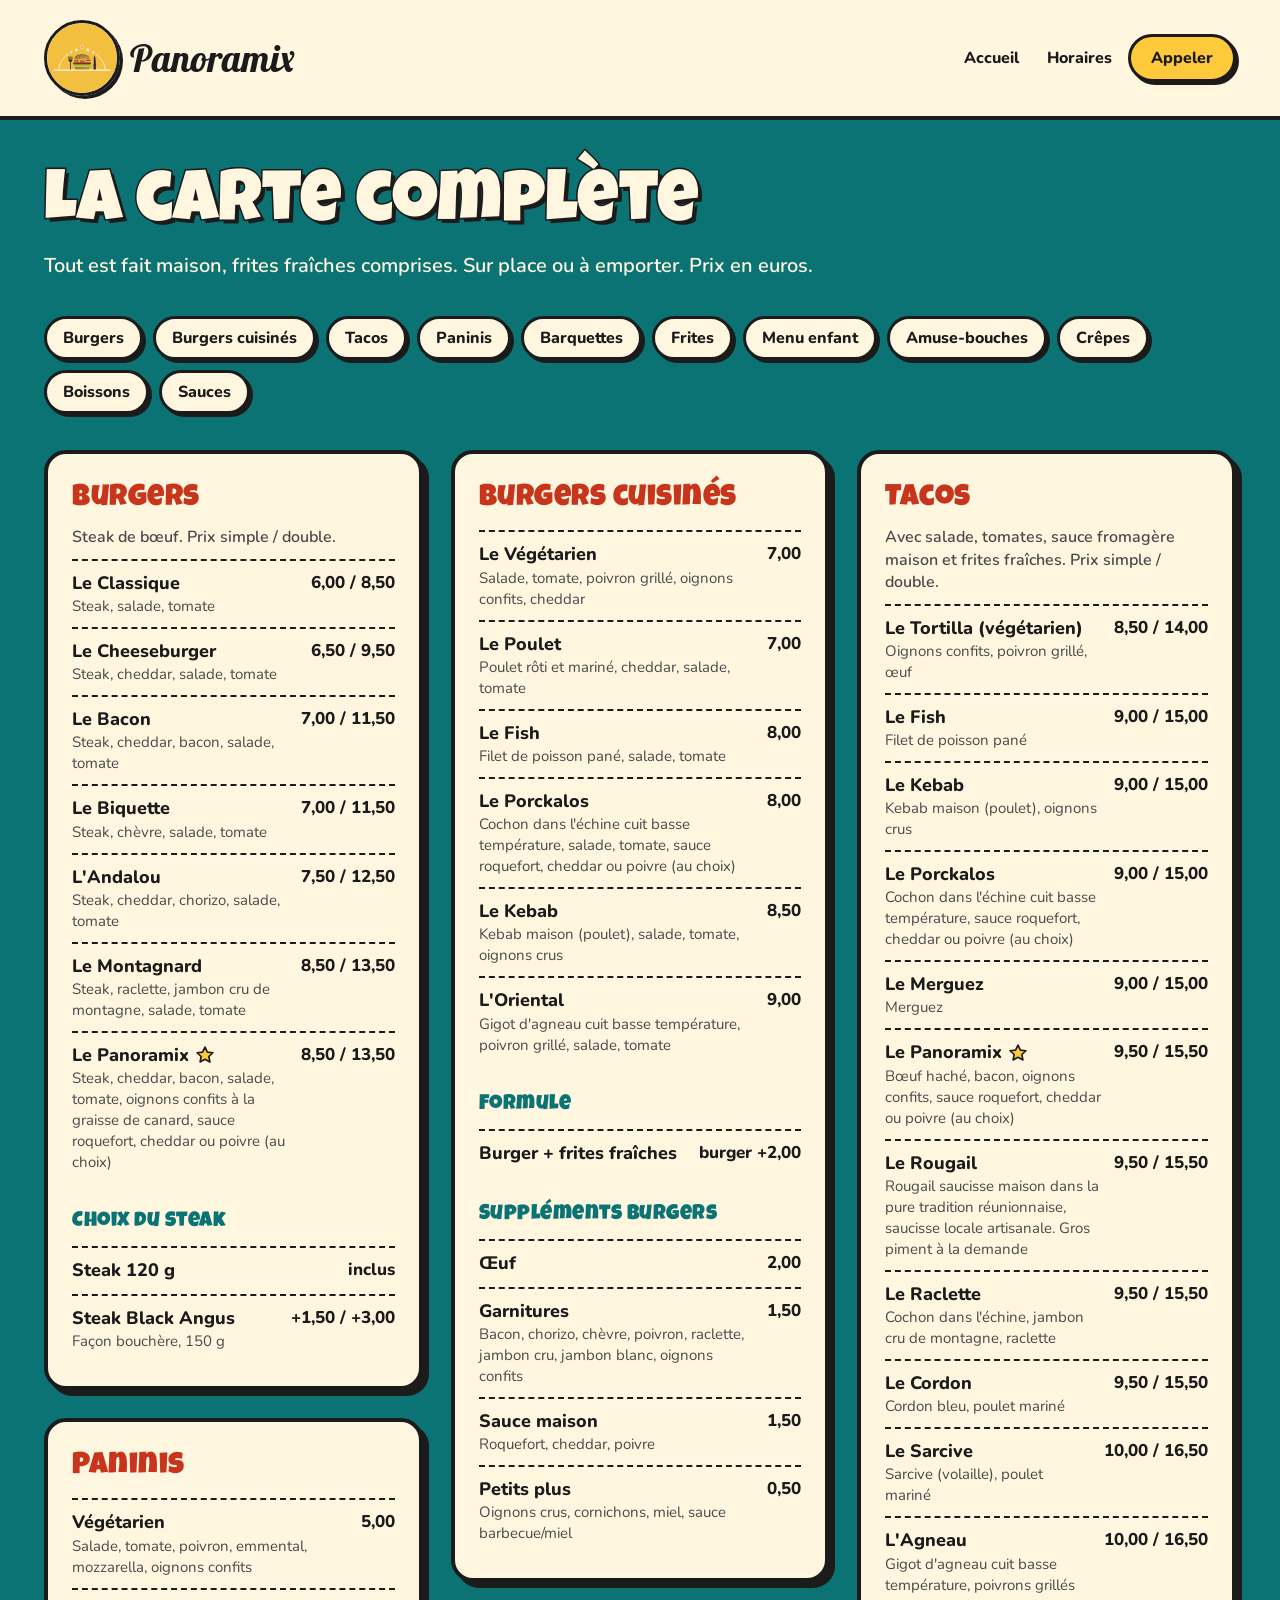
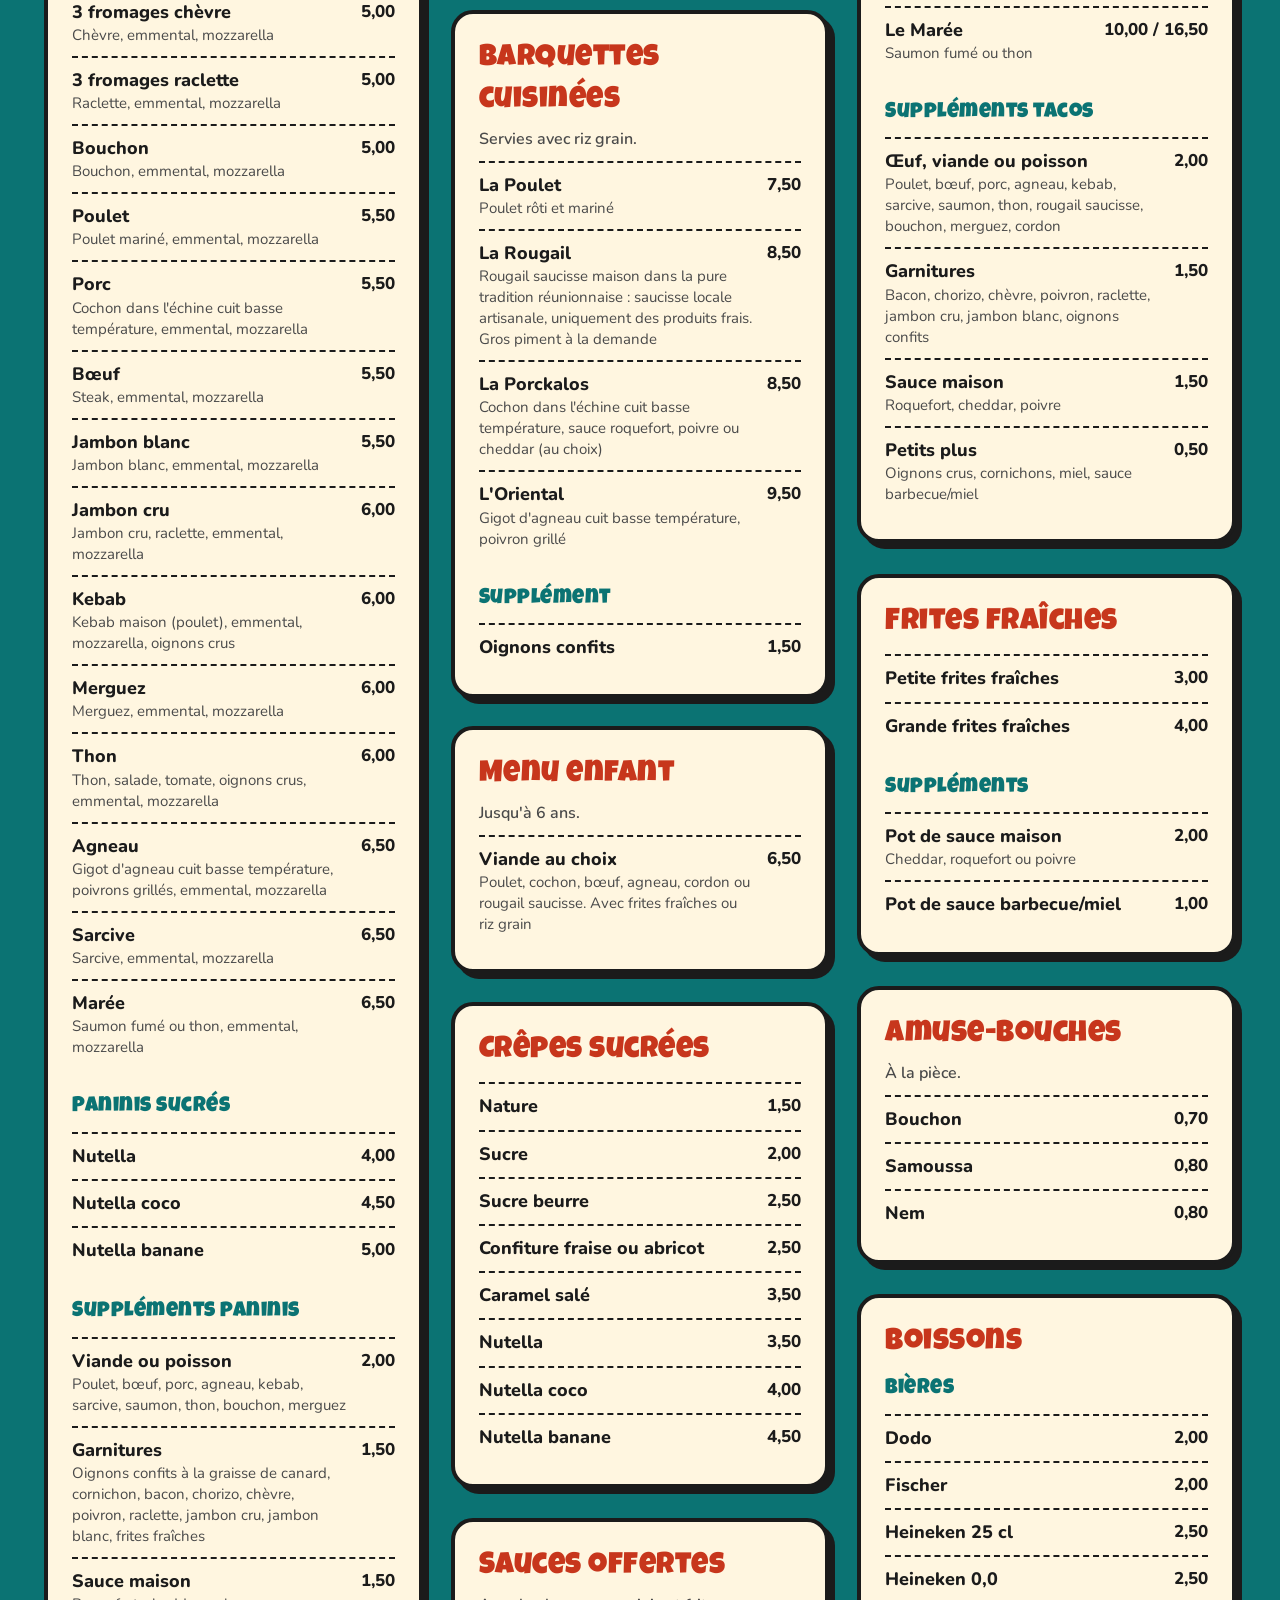
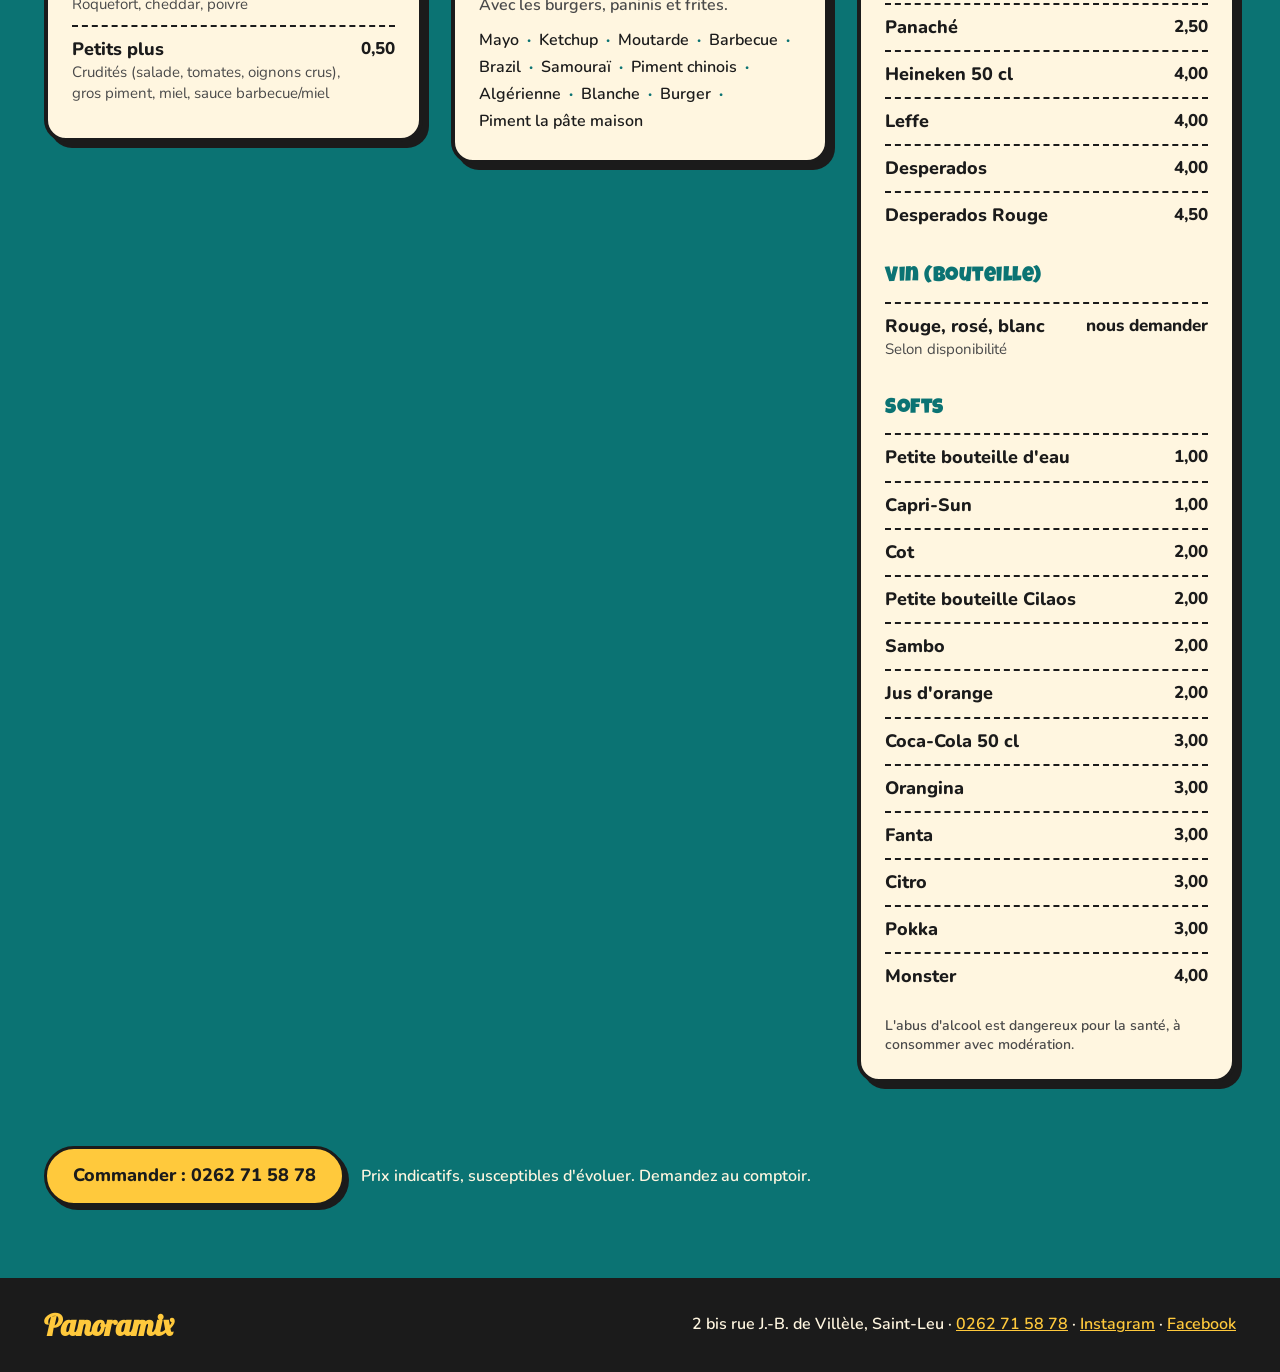
==== commit 10ef9dc8: "feat: self-host fonts instead of loading Google Fonts" ====
--- a/carte.html
+++ b/carte.html
@@ -6,16 +6,20 @@
   <title>La carte complète – Panoramix, Saint-Leu</title>
   <meta name="description" content="La carte complète du restaurant Panoramix à Saint-Leu : burgers, tacos, paninis, barquettes créoles, frites fraîches, amuse-bouches, crêpes et boissons, avec les prix.">
   <meta name="theme-color" content="#FFC93C">
+  <link rel="canonical" href="https://panoramix.re/carte.html">
 
   <meta property="og:type" content="website">
+  <meta property="og:site_name" content="Panoramix">
+  <meta property="og:url" content="https://panoramix.re/carte.html">
   <meta property="og:title" content="La carte complète – Panoramix">
   <meta property="og:description" content="Burgers, tacos, paninis, barquettes créoles, crêpes et boissons : tous les prix.">
+  <meta property="og:image" content="https://panoramix.re/assets/og-image.jpg">
+  <meta property="og:image:width" content="1200">
+  <meta property="og:image:height" content="630">
   <meta property="og:locale" content="fr_FR">
+  <meta name="twitter:card" content="summary_large_image">
 
   <link rel="icon" href="assets/logo.svg" type="image/svg+xml">
-  <link rel="preconnect" href="https://fonts.googleapis.com">
-  <link rel="preconnect" href="https://fonts.gstatic.com" crossorigin>
-  <link href="https://fonts.googleapis.com/css2?family=Lobster&family=Luckiest+Guy&family=Nunito:wght@400;600;800&display=swap" rel="stylesheet">
   <link rel="stylesheet" href="css/styles.css">
 </head>
 <body>
@@ -292,7 +296,7 @@
   <footer class="site-footer">
     <div class="container site-footer__inner">
       <span class="brand__name brand__name--footer">Panoramix</span>
-      <p>2 bis rue J.-B. de Villèle, Saint-Leu · <a class="nowrap" href="tel:+262262715878">0262 71 58 78</a> · <a href="https://www.instagram.com/restaurant.panoramix974/" target="_blank" rel="noopener">Instagram</a> · <a href="#" target="_blank" rel="noopener">Facebook</a></p>
+      <p>2 bis rue J.-B. de Villèle, Saint-Leu · <a class="nowrap" href="tel:+262262715878">0262 71 58 78</a> · <a href="https://www.instagram.com/restaurant.panoramix974/" target="_blank" rel="noopener">Instagram</a> · <a href="https://www.facebook.com/profile.php?id=100057109673947" target="_blank" rel="noopener">Facebook</a></p>
     </div>
   </footer>
   <script src="js/masonry.js" defer></script>
--- a/css/styles.css
+++ b/css/styles.css
@@ -1,6 +1,44 @@
 /* ==========================================================================
    Panoramix – comic / lagoon theme
    ========================================================================== */
+
+/* Fonts are self-hosted (latin subset, from Fontsource) so no visitor data
+   goes to Google. Licence: SIL Open Font License 1.1, see assets/fonts/README.md. */
+@font-face {
+  font-family: "Lobster";
+  src: url("../assets/fonts/lobster-latin-400-normal.woff2") format("woff2");
+  font-weight: 400;
+  font-style: normal;
+  font-display: swap;
+}
+@font-face {
+  font-family: "Luckiest Guy";
+  src: url("../assets/fonts/luckiest-guy-latin-400-normal.woff2") format("woff2");
+  font-weight: 400;
+  font-style: normal;
+  font-display: swap;
+}
+@font-face {
+  font-family: "Nunito";
+  src: url("../assets/fonts/nunito-latin-400-normal.woff2") format("woff2");
+  font-weight: 400;
+  font-style: normal;
+  font-display: swap;
+}
+@font-face {
+  font-family: "Nunito";
+  src: url("../assets/fonts/nunito-latin-600-normal.woff2") format("woff2");
+  font-weight: 600;
+  font-style: normal;
+  font-display: swap;
+}
+@font-face {
+  font-family: "Nunito";
+  src: url("../assets/fonts/nunito-latin-800-normal.woff2") format("woff2");
+  font-weight: 800;
+  font-style: normal;
+  font-display: swap;
+}
 
 :root {
   --ink: #1B1B1B;
@@ -155,7 +193,7 @@
   width: 100%;
   height: 100%;
   object-fit: cover;
-  object-position: 50% 100%;
+  object-position: 60% 25%;
 }
 
 .hero__content {
@@ -219,8 +257,8 @@
 
 .hero__lead {
   max-width: 580px;
-  padding: 14px 20px;
-  font-size: clamp(19px, 2.2vw, 26px);
+  padding: 12px 18px;
+  font-size: clamp(17px, 1.8vw, 21px);
   border-radius: 16px;
 }
 
@@ -236,6 +274,7 @@
 }
 
 .polaroid {
+  position: relative;
   margin: 0;
   overflow: hidden;
   background: var(--white);
@@ -244,23 +283,35 @@
   box-shadow: var(--shadow);
 }
 .polaroid figcaption { padding: 12px 16px; font-weight: 800; }
-.polaroid img { width: 100%; height: 220px; object-fit: cover; }
+.polaroid img {
+  display: block;
+  width: 100%;
+  height: 240px;
+  object-fit: cover;
+  border-bottom: var(--border);
+}
+.polaroid img.polaroid__img--burger { object-position: 50% 62%; }
+.polaroid img.polaroid__img--paella { object-position: 50% 30%; }
 .polaroid--tilt-left { transform: rotate(-1.5deg); }
 .polaroid--tilt-right { transform: rotate(1deg); }
 .polaroid--tilt-slight { transform: rotate(-0.5deg); }
 
-.placeholder {
-  height: 220px;
-  display: flex;
-  align-items: center;
-  justify-content: center;
-  padding: 16px;
-  text-align: center;
-  font-weight: 800;
-}
-.placeholder--sea { background: repeating-linear-gradient(45deg, #DCEFEF 0 14px, #C6E4E4 14px 28px); color: #0B5555; }
-.placeholder--sand { background: repeating-linear-gradient(45deg, #FBE6C8 0 14px, #F6D8AE 14px 28px); color: #7A4A0B; }
-.placeholder--coral { background: repeating-linear-gradient(45deg, #F7D9D2 0 14px, #F1C6BC 14px 28px); color: #7A2414; }
+.polaroid__badge {
+  position: absolute;
+  top: 14px;
+  right: 14px;
+  padding: 6px 14px;
+  background: var(--red);
+  color: var(--white);
+  border: 3px solid var(--ink);
+  border-radius: 999px;
+  box-shadow: 3px 3px 0 var(--ink);
+  font-weight: 800;
+  font-size: 14px;
+  letter-spacing: 0.06em;
+  text-transform: uppercase;
+  transform: rotate(3deg);
+}
 
 /* ---------- Section titles ---------- */
 
@@ -561,7 +612,7 @@
   .hero__tag { font-size: 16px; padding: 8px 14px; }
   .hero__tag-sep { display: none; }
   .hero__tag > span:first-child { flex-basis: 100%; }
-  .placeholder, .polaroid img { height: 180px; }
+  .polaroid img { height: 240px; }
   .hero__title { -webkit-text-stroke-width: 6px; text-shadow: 4px 4px 0 var(--white); }
 
   .menu, .info { padding-block: 56px; }
